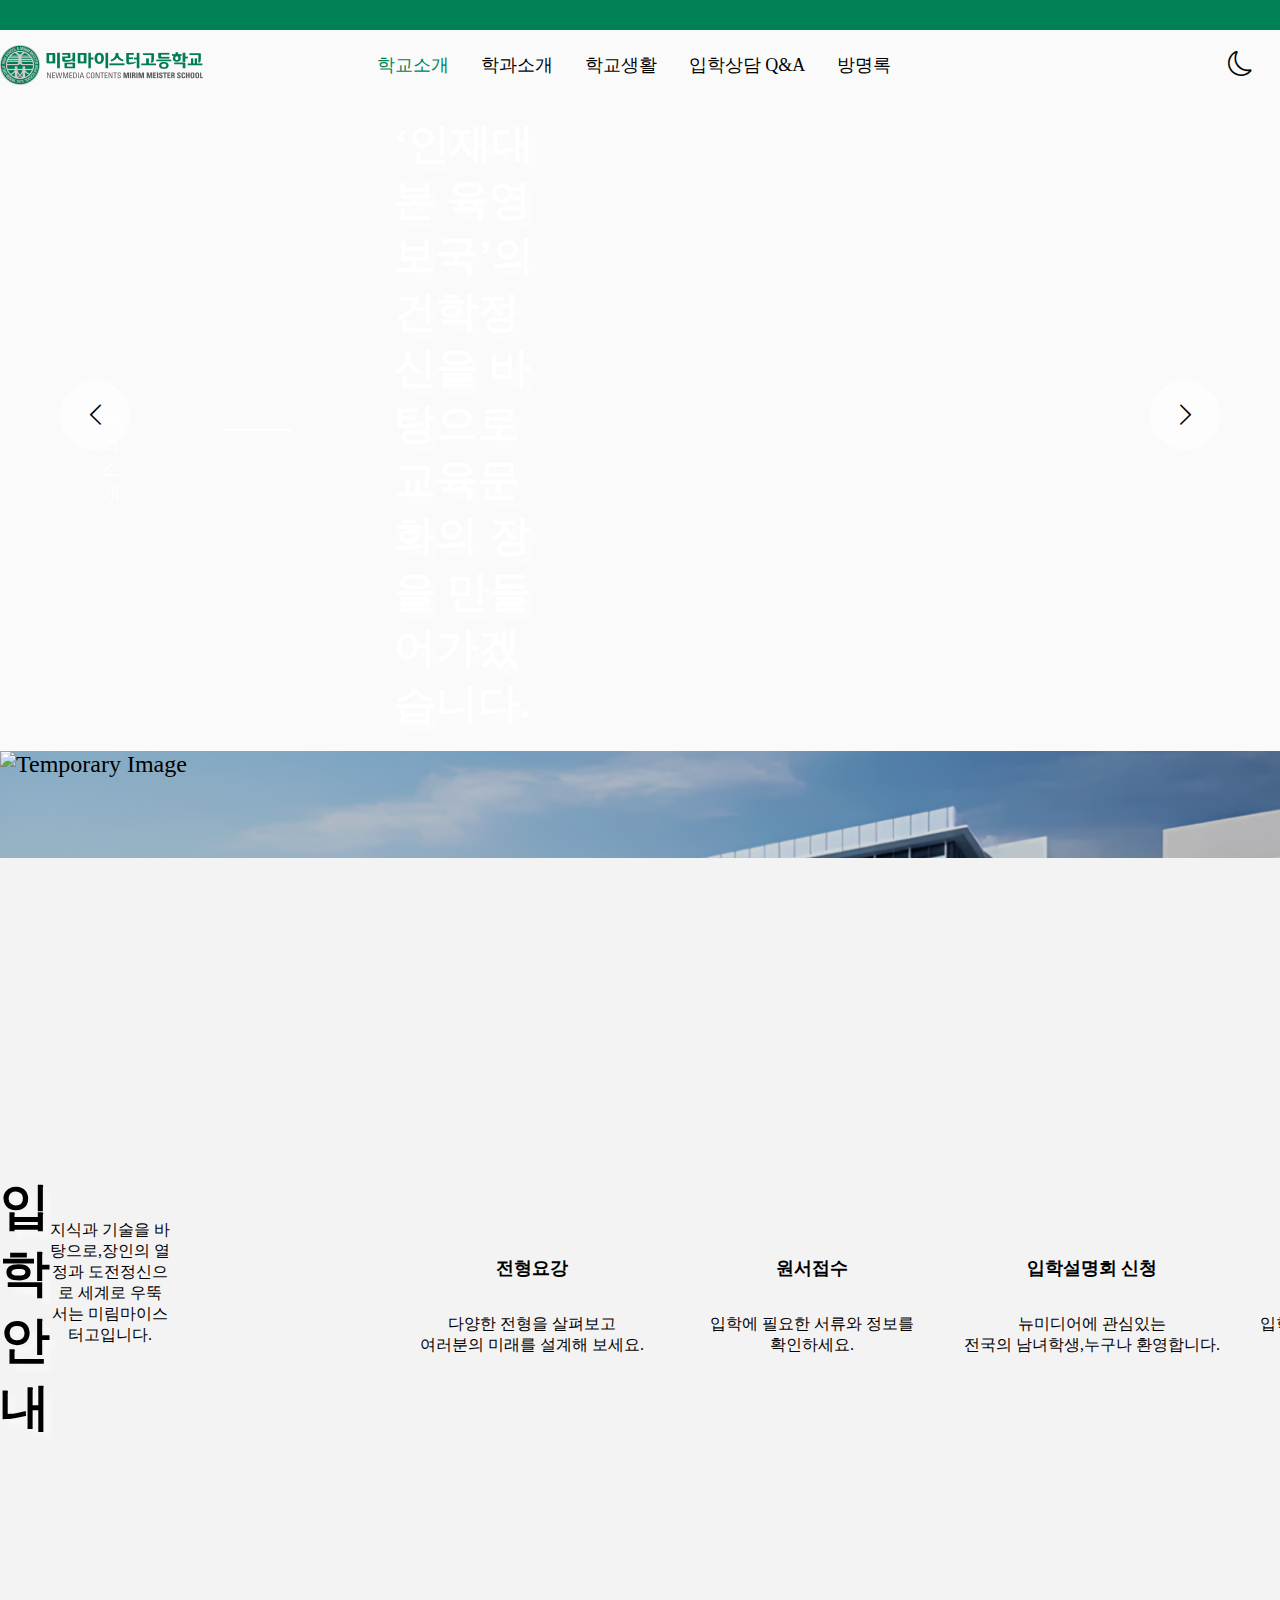
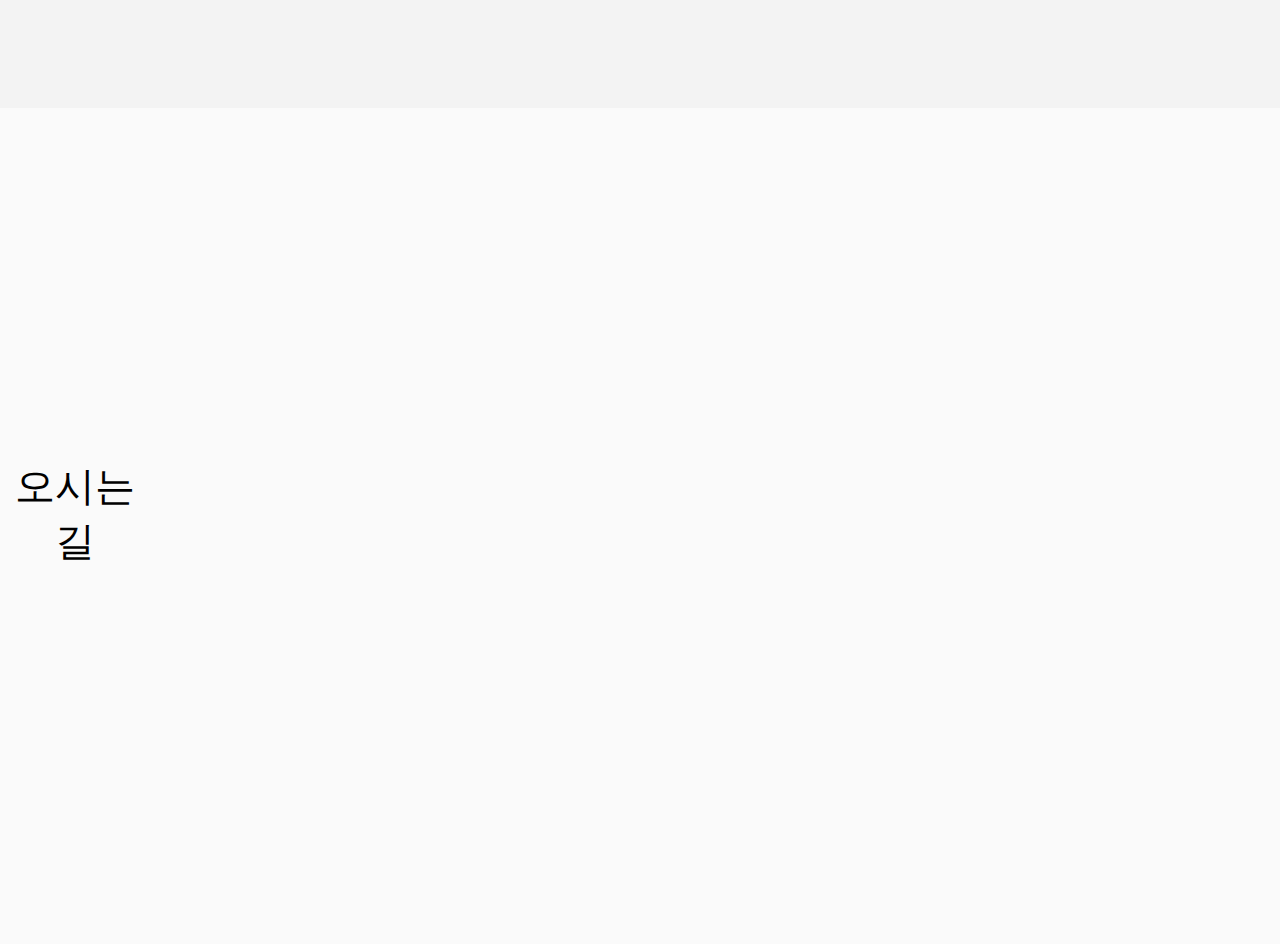
==== Mistory/index.html @ d181c841 "지도 추가" ====
<!DOCTYPE html>
<html lang="en" class="no-js">
<head>
    <meta charset="UTF-8">
    <meta name="viewport" content="width=device-width, initial-scale=1.0">
    <link rel="stylesheet" href="/Mistory/css/all.css">
    <link rel="stylesheet" href="/Mistory/css/index.css">
    <link rel="stylesheet" href="/Mistory/css/nav.css">
    <link rel="stylesheet" href="/Mistory/css/dark-mode.css">
    <link rel="stylesheet" href="https://cdn.jsdelivr.net/npm/slick-carousel@1.8.1/slick/slick.css">
    <link rel="stylesheet" href="https://cdn.jsdelivr.net/npm/slick-carousel@1.8.1/slick/slick-theme.css">
    <link rel="stylesheet" href="https://cdn.jsdelivr.net/npm/bootstrap-icons@1.7.1/font/bootstrap-icons.css">
    
    <title>미스토리</title>

    <style>
        .slide_item {
            width: 1320px;
            height: 651px;
            background-size: cover; 
            background-position: center; 
        }
        .slide_container .slide_item:nth-child(2) {
            background-image: url('./img/slideBackground.png'); /* 첫 번째 슬라이드 배경 이미지 */
        }

        .slide_container .slide_item:nth-child(3) {
            background-image: url('./img/slideBackground.png'); /* 두 번째 슬라이드 배경 이미지 */
        }
       
        .slide_container2 .slide_item:nth-child(2), .slide_container2 .slide_item:nth-child(3) {
            height: 821px; 
            width: 1320px;
        }

    </style>

</head>
<body>
    
    
    <header>
        <div class="header_top" style="height:30px; width: auto; background-color: #008156"></div>
        <div class="header_bottom" style="height:70px;">
            <img src="/Mistory/img/logo.png" alt="" style="width:203px; height:auto">
            <nav_menu>
                <ul class="nav_list">
                    <li><a href="index.html" style="color: #008156;">학교소개</a></li>
                    <li><a href="department.html">학과소개</a></li>
                    <li><a href="schoolLife.html">학교생활</a></li>
                    <li><a href="#">입학상담 Q&A</a></li>
                   <li><a href="#">방명록</a></li>
                </ul>
            </nav_menu>
            <div id="toggleDarkMode"><i class="bi bi-moon"></i></div>
            <!-- <i class="bi bi-moon-fill"></i> -->
            <a href="login.html"><i class="bi bi-box-arrow-in-right"></i></a>
        </div>
    </header>

    <div class="slide_container">
        <div class="slide_item">
            <p class="lesson">학과소개</p> <hr>
            <h1 style="font-size: 42px; color:#fff;">‘인재대본 육영보국’의 건학정신을 바탕으로 <br>
                교육문화의 장을 만들어가겠습니다.</h1>
            <p class="lesson S">뉴미디어<br>소프트웨어과</p>
            <button class="lesson_S_button">자세히보기</button>
            <div class="line"></div>
            <p class="lesson W">뉴미디어<br>웹솔루션과</p>
            <button class="lesson_W_button">자세히보기</button>
            <div class="line"></div>
            <p class="lesson D">뉴미디어<br>디자인과</p>
            <button class="lesson_D_button">자세히보기</button>
            <img class="scroll" src="./img/scroll.png" alt="">
        </div>
        <div class="slide_item">
            <div class="img">
                <p class="lesson">학과소개</p>
                <hr>
                <h1 style="font-size: 42px; color:#fff;">‘인재대본 육영보국’의 건학정신을 바탕으로 <br>
                    교육문화의 장을 만들어가겠습니다.</h1>
                <div class="temporary_image_container">
                    <img src="./img/손바닥.webp" alt="Temporary Image" class="temporary_image" id="temporary_image">
                </div>
            </div>
        </div>
        
    </div>

    

    <!-- 첫 번째 슬라이드의 이전/다음 버튼 -->
    <button class="previous_button"><i class="bi bi-chevron-left"></i></button>
    <button class="next_button"><i class="bi bi-chevron-right"></i></button>
        
    <div class="slide_container2">
        <div class="slide_item" style="background-color: #F3F3F3; height: 850px;">
            <h1 class="admissions" style="font-size:50px;">입학안내</h1>
            <p class="admissions_explanation" style="font-size: 16px;">지식과 기술을 바탕으로,장인의 열정과 도전정신으로 세계로 우뚝 서는 미림마이스터고입니다.</p>
            <img class="admissions_img" src="img/admissions_img.png" alt="">
            <div class="ellipse_container">
                <div class="ellipse 1">
                    <img src="img/Ellipse 1.png" alt="">
                    <p class="ellipse_title">전형요강</p>
                    <p class="ellipse_explanation">다양한 전형을 살펴보고 <br>
                        여러분의 미래를 설계해 보세요.</p>
                </div>
                <div class="ellipse 2">
                    <img src="img/Ellipse 2.png" alt="">
                    <p class="ellipse_title">원서접수</p>
                    <p class="ellipse_explanation">입학에 필요한 서류와 정보를 <br>
                        확인하세요.</p>
                </div>
                <div class="ellipse 3">
                    <img src="img/Ellipse 3.png" alt="">
                    <p class="ellipse_title">입학설명회 신청</p>
                    <p class="ellipse_explanation">뉴미디어에 관심있는 <br>
                        전국의 남녀학생,누구나 환영합니다.</p>
                </div>
                <div class="ellipse 4">
                    <img src="img/Ellipse 4.png" alt="">
                    <p class="ellipse_title">입학상담 Q&A</p>
                    <p class="ellipse_explanation">입학 관련 궁금한 점이 있으시면 <br>
                        질문해 주시기 바랍니다.</p>
                </div>
            </div>
        </div>
        <div class="slide_item" style="background-color: #FAFAFA;">
            <p style="text-align: center; font-size: 40px; margin: 0 0 10px 0;">오시는 길</p>
            <div id="map" style="width:100%;height:850px"></div>
        </div>
    </div>

    <script type="text/javascript" src="//dapi.kakao.com/v2/maps/sdk.js?appkey=20da09bdcb3b3b63cda9948b4166b0a4"></script>
    <script src="https://ajax.googleapis.com/ajax/libs/jquery/3.6.0/jquery.min.js"></script>
    <script src="https://cdn.jsdelivr.net/npm/slick-carousel@1.8.1/slick/slick.min.js"></script>
    <script src="/Mistory/js/dark-mood.js"></script>
    <script>
        // 화면 로딩
        $(function(){
            $('html').removeClass('no-js');
        });

        $(document).ready(function(){
            var mapContainer = document.getElementById('map'), // 지도를 표시할 div 
            mapOption = { 
                    center: new kakao.maps.LatLng(37.467, 126.9325), // 지도의 중심좌표
                    level: 2 // 지도의 확대 레벨
                };

            var map = new kakao.maps.Map(mapContainer, mapOption);

            var imageSrc = './img/marker.png', // 마커이미지의 주소    
                imageSize = new kakao.maps.Size(290, 69), // 마커이미지의 크기
                imageOption = {offset: new kakao.maps.Point(140, 69)}; // 마커의 좌표와 일치시킬 이미지 안에서의 좌표

            // 마커의 이미지정보를 가지고 있는 마커이미지를 생성
            var markerImage = new kakao.maps.MarkerImage(imageSrc, imageSize, imageOption),
                markerPosition = new kakao.maps.LatLng(37.46652, 126.93288); // 마커가 표시될 위치

            // 마커를 생성
            var marker = new kakao.maps.Marker({
                position: markerPosition,
                image: markerImage // 마커이미지 설정 
            });

            // 마커가 지도 위에 표시되도록 설정
            marker.setMap(map);  

            // 커스텀 오버레이에 표출될 내용
            var content = '<div class="customoverlay">' +
                '    <span class="title">Who</span>' +
                '</div>';

            // 커스텀 오버레이가 표시될 위치
            var position = new kakao.maps.LatLng(37.46652, 126.93288);  

            // 커스텀 오버레이를 생성
            var customOverlay = new kakao.maps.CustomOverlay({
                position: position,
                content: content,
                yAnchor: 1 
            });

            // 오버레이 초기 상태를 숨김으로 설정
            customOverlay.setMap(null);

            // 토글 상태를 저장할 변수
            var isOverlayVisible = false;

            // 마커 클릭 이벤트
            kakao.maps.event.addListener(marker, 'click', function() {
                if (isOverlayVisible) {
                    customOverlay.setMap(null);
                } else {
                    customOverlay.setMap(map);
                }
                isOverlayVisible = !isOverlayVisible;
            });

        // 다른 스크립트 초기화
        $('.slide_container').slick({
            dots: true,
            arrows: false,
            infinite: true,
            speed: 500,
            slidesToShow: 1,
            slidesToScroll: 1
        });

        $('.slide_container2').slick({
            dots: true,
            arrows: false,
            infinite: true,
            speed: 500,
            slidesToShow: 1,
            slidesToScroll: 1
        });

        // 슬라이드 이미지 표시 관련 코드
        function showTemporaryImage() {
            var currentSlide = $('.slide_container').slick('slickCurrentSlide');
            if (currentSlide === 1) { // 두 번째 슬라이드일 때
                setTimeout(function() {
                    $('#temporary_image').fadeIn(10, function() {
                        setTimeout(function() {
                            $('#temporary_image').fadeOut(50);
                        }, 500); // 1초 후 이미지 숨기기
                    });
                }, 2000); // 2초 후 이미지 표시
            }
        }

        function resetTemporaryImage() {
            $('#temporary_image').hide();
        }

        // 슬라이드 변경 시 호출되는 이벤트 핸들러
        $('.slide_container').on('beforeChange', function(event, slick, currentSlide, nextSlide) {
            resetTemporaryImage();
        });

        // 첫 번째 슬라이드 이전/다음 버튼
        $('.previous_button').click(function() {
            $('.slide_container').slick('slickPrev');
            $('.slide_container2').slick('slickPrev');
            showTemporaryImage();
        });

        $('.next_button').click(function() {
            $('.slide_container').slick('slickNext');
            $('.slide_container2').slick('slickNext');
            showTemporaryImage();
        });
    });
    </script>
    <hr style="color:#BBBBBB; margin: 250px auto 0; width: 1320px;">

    <footer style="padding: 20px 0; background-color: none;">
        <div class="footer-content" style="max-width: 1320px; margin: 0 auto; display: flex; justify-content: space-between; align-items: center;">
            <img src="./img/footer_logo.png" alt="" style="width: 91px; height: 76px; margin-right: 20px;">
            <div class="footer-info" style="flex: 1; min-width: 250px; padding: 10px;">
                <div class="footer-top" style="display: flex; gap: 15px; margin-bottom: 10px; font-size: 13px;">
                    <h3 style="margin: 0;">개인정보보호방침</h3>|<h3 style="margin: 0;">학교정보공개</h3>|<h3 style="margin: 0;">배너모음</h3>
                </div>
                <p style="font-size: 14px; margin-bottom: 8px; margin-top: 0; color: #565555;">(08821) 서울시 관악구 호암로 546 (신림동)</p>
                <div class="footer-middle" style="display: flex; font-size: 14px; margin-bottom: 16px; color: #565555;">
                    <p style="margin: 0;"><strong>교무실</strong> 02-872-4071 (Fax 02-887-0856)</p><span style="margin-left: 5px; margin-right: 5px;">|</span><p style="margin: 0;"><strong>개발채용</strong> 070-5099-8306</p><span style="margin-left: 5px; margin-right: 5px;">|</span><p style="margin: 0;"><strong>디자인채용</strong> 070-5099-8315</p><span style="margin-left: 5px; margin-right: 5px;">|</span><p style="margin: 0;"><strong>취업지원부</strong> 02-888-8350(Fax 02-875-2092)</p><span style="margin-left: 5px; margin-right: 5px;">|</span><p style="margin: 0;"><strong>행정실</strong>  02-886-1812(Fax 02-878-2188)</p>
                </div>                
                <div class="footer-bottom" style="display: flex; gap: 15px; font-weight: bold; font-size: 15px; color: #565555;">
                    <p style="margin: 0;">546Hoam-ro,Gwank-gu, Seoul,08821 Korea</p>
                    <p style="margin: 0;">MIRIM MEISTER SCHOOL</p>
                </div>
            </div>
        </div>
    </footer>
</body>
</html>
---- Mistory/css/all.css ----
html, body{
    margin: 0;
    padding: 0;
    background-color: #FAFAFA;
    box-sizing: border-box;
}
---- Mistory/css/index.css ----
hr{
  color: #fff;
  border-style: solid;
  font-size: 1px;
}

.no-js { 
  display:none; 
}

.slide_container, .slide_container2 {
  width: 1320px;
  height: 651px;
  margin: auto;
  position: relative;
  z-index: 3;
}

.slide_item {
  width: 1320px;
  height: 651px;
  display: flex;
  justify-content: center;
  align-items: center;
  font-size: 24px;
  position: relative;
  z-index: 3;
}

.slide_item:nth-child(2),.slide_item:nth-child(3) {
  background-color: #D9D9D9;
}

.previous_button,
.next_button {
  position: absolute;
  top: 283px;
  transform: translateY(-50%); 
  width: 50px;
  height: 50px;
  color: black;
  font-size: 18px;
  border: none;
  border-radius: 50%;
  cursor: pointer;
}

.previous_button {
  left: 180px; 
}

.next_button {
  right: 180px; 
}
.slick-dots li.slick-active button:before {
  opacity: .175;
  color: #008156 !important;
}
.lesson{
  margin-left: 102px;
  margin-top: 80px;
  font-size: 18px;
  color: #fff;
}
.slide_item>hr, .slide_item>.img>hr {
  margin-left: 102px;
  margin-top: 9px;
  width: 336px;
}
.slide_item>h1, .slide_item>.img>h1{
  margin-left: 102px;
  margin-top: 25px;
  text-shadow: 7px 7px 5px rgba(255, 255, 255, 0.5);
}

.S, .W, .D, .line,button {
  display: inline-block;
  vertical-align: top;
  margin-top: 132px;
  text-align: center;
}
.S{
  margin-left: 807px;
  margin-right: 21px;
}
.W{
margin-left: 30px;
margin-right: 28px;
}
.D{
  margin-left: 37px;
}
.line{
  border:1px solid #878787;
  height: 201px;
  margin-top: 81px;
  
}
.slick-dots li button:before {
  margin-top: 100px !important;
  left: 50% !important;
  width: 45px !important; /*dost 위치*/
}
.slick-dots{
  height: 100px !important;
  z-index: -1;
}
.S, .W, .D, .line {
  display: inline-block;
  vertical-align: top;
  text-align: center;
}

.W {
  margin: 132px 0px 0px 25px;
}

.D {
  margin-left: 25px;
}

.line {
  border: 1px solid #878787;
  height: 201px;
  margin-top: 81px;
  margin-left: 25px;
}

.lesson_S_button, .lesson_W_button, .lesson_D_button {
  display: inline-block;
  margin-top: 201px;
  margin-left: -128px;
  width: 92px; height: 40px;
  background-color: #028156;
  color: #fff;
  border: none;
}
.lesson_W_button{
  margin-left: -100px;
  background-color: #EFB11D;
}
.lesson_D_button{
  margin-left: -87px;
  background-color: #E7477E;
}

.previous_button,
.next_button {
    position: absolute;
    transform: translateY(-50%);
    width: 70px;
    height: 70px;
    color: black;
    font-size: 25px;
    border: none;
    border-radius: 50%;
    cursor: pointer;
    z-index: 999; 
    background-color: rgba(255, 255, 255, 0.5);
}

.previous_button {
    left: 60px;
}

.next_button {
    right: 60px;
}

.slide_container2{
  margin-top: 107px;
  margin-bottom: 80px;
}
.admissions{
  margin: 60px 0px 13px 0px !important;
  text-align: center;
}
.admissions_explanation{
  text-align: center;
}
.admissions_img{
  margin-left: 112px;
  margin-top: 13px;
}
.previous_button2 {
  position: absolute;
  left: 60px;
  top: 1150px;
  transform: translateY(-50%);
  width: 70px;
  height: 70px;
  color: black;
  font-size: 25px;
  border: none;
  border-radius: 50%;
  cursor: pointer;
  z-index: 999; 
  background-color: #fff;
  box-shadow: 4px 0px 4px rgba(0,0,0,0.2);
}
.next_button2 {
  position: absolute;
  right: 60px;
  top: 1150px;
  transform: translateY(-50%);
  width: 70px;
  height: 70px;
  color: black;
  font-size: 25px;
  border: none;
  border-radius: 50%;
  cursor: pointer;
  z-index: 999;
  background-color: #fff;
  box-shadow: -4px 0px 4px rgba(0,0,0,0.2);
}

.i{
  width: 25px;
  height: 12.5px;
}

.ellipse_container{
  display: flex;
  align-items: center;
  width: 918px;
  margin-left: 120px;
  margin-top: 28px;
  
}
.slide_container2 .slick-dots {
  display: none !important;
}
.ellipse_title{
  font-size: 18px;
  margin-top: 17px;
  font-weight: bolder;
}
.ellipse_explanation{
  font-size: 16px;
  width: 260px;
}
.ellipse {
  display: flex;
  flex-direction: column;
  align-items: center;
  justify-content: center;
  text-align: center;
  margin-top: 17px; 
  margin-right: 20px;
}
.scroll{
  position: absolute;
  left: 50%;
  margin-top: 0px;
  animation: scrollAnimation 0.7s infinite alternate;
}
@keyframes scrollAnimation {
  0% {
    transform: translateY(0); /* 초기 위치 */
  }
  100% {
    transform: translateY(30px); /* 원하는 스크롤 양 */
  }
}
      
.footer-links h3 {
  margin: 0;
  font-size: 16px;
}
.temporary_image_container {
  display: flex;
  justify-content: center;
  align-items: center;
  width: 100%;
  height: 100%;
  position: absolute;
  top: 0;
  left: 0;
}

.temporary_image {
  width: 100%;
  height: 100%;
  object-fit: cover; /* 이미지가 컨테이너에 꽉 차게 */
}

.slide_container2 .slide_item {
  display: flex;
  justify-content: center;
  align-items: center;
  position: relative;
  background-color: #D9D9D9;
  height: 821px;
  width: 1320px;
}

.slide_container2 .slide_item .img {
  display: flex;
  justify-content: center;
  align-items: center;
  position: relative;
  width: 100%;
  height: 100%;
}

.customoverlay{
  width: 100px;
  margin-bottom: 60px;
  text-align: center;
  color: rgba(0,0,0,0.4);
}
---- Mistory/css/nav.css ----
.header_bottom {
    display: flex;
    align-items: center;
    width: 1320px;
    margin: auto;
}
nav_menu{
   margin: auto; /*메뉴를 가운데 정렬*/
}
.nav_list {
    list-style: none;
    display: flex;
    /* column-gap: 20px; */
    text-align: center;
}
a {
    text-decoration: none;
    outline: none;
    margin: 23px 16px 23px 16px;
    font-size: 18px;
    color: #000;
}
.header_bottom>img{
    position: absolute; /*메뉴 가운데 정렬시 로고 이미지를 무시*/
}

.bi-moon{
    margin-right: 10px;
}

.bi-moon,
.bi-box-arrow-in-right{
    font-size: 25px;
    color: #000;
}
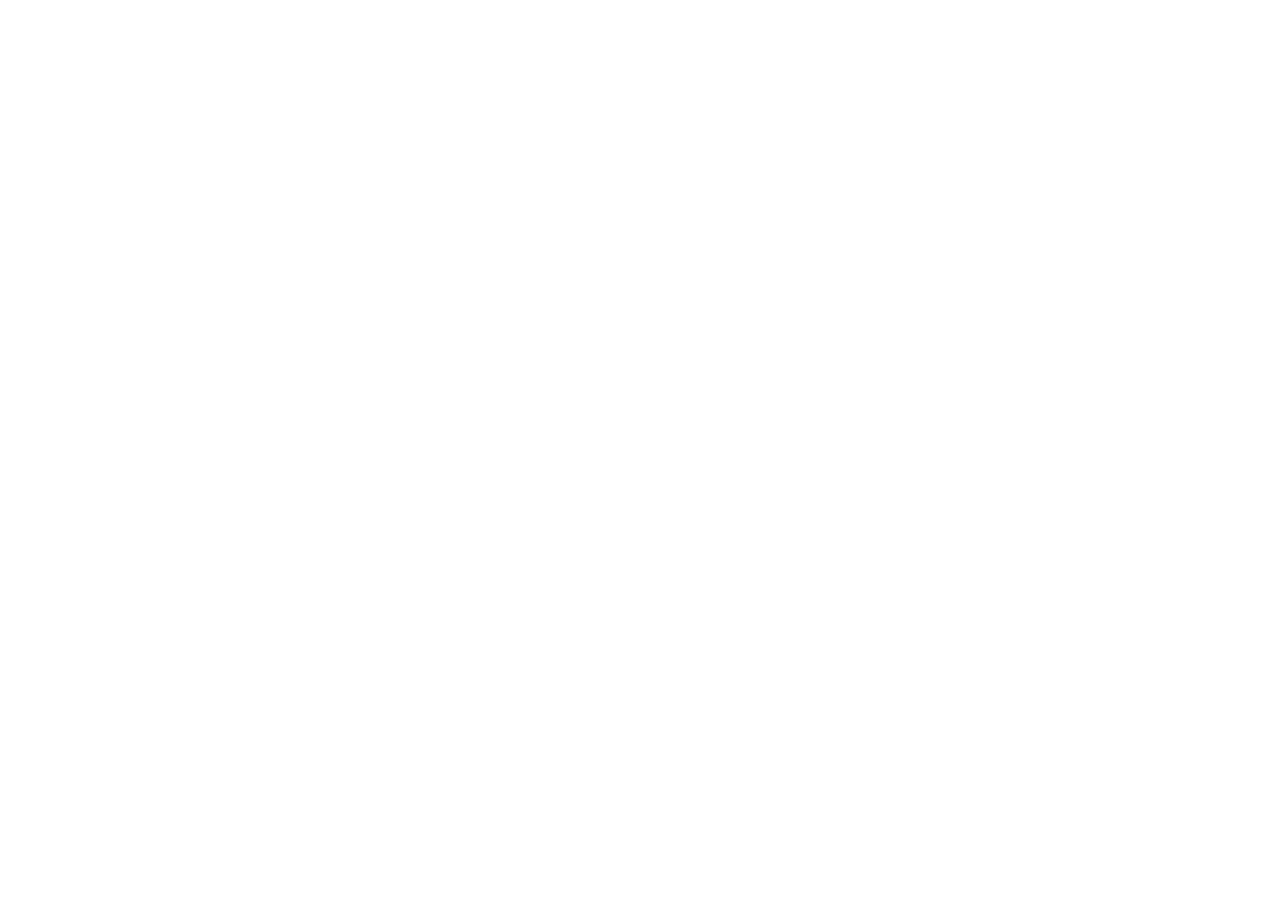
==== commit a772b506: "충돌 에러 수정" ====
--- a/Mistory/index.html
+++ b/Mistory/index.html
@@ -48,7 +48,7 @@
                     <li><a href="index.html" style="color: #008156;">학교소개</a></li>
                     <li><a href="department.html">학과소개</a></li>
                     <li><a href="schoolLife.html">학교생활</a></li>
-                    <li><a href="#">입학상담 Q&A</a></li>
+                    <li><a href="schoolQ&A.html">입학상담 Q&A</a></li>
                    <li><a href="#">방명록</a></li>
                 </ul>
             </nav_menu>
@@ -130,6 +130,8 @@
             <div id="map" style="width:100%;height:850px"></div>
         </div>
     </div>
+    <button class="previous_button2"><i class="bi bi-chevron-left"></i></button>
+    <button class="next_button2"><i class="bi bi-chevron-right"></i></button>
 
     <script type="text/javascript" src="//dapi.kakao.com/v2/maps/sdk.js?appkey=20da09bdcb3b3b63cda9948b4166b0a4"></script>
     <script src="https://ajax.googleapis.com/ajax/libs/jquery/3.6.0/jquery.min.js"></script>
@@ -198,6 +200,7 @@
                 isOverlayVisible = !isOverlayVisible;
             });
 
+<<<<<<< HEAD
         // 다른 스크립트 초기화
         $('.slide_container').slick({
             dots: true,
@@ -206,6 +209,28 @@
             speed: 500,
             slidesToShow: 1,
             slidesToScroll: 1
+=======
+            // 첫 번째 슬라이드 이전/다음 버튼
+            $('.previous_button').click(function() {
+                $('.slide_container').slick('slickPrev');
+                showTemporaryImage();
+            });
+
+            $('.next_button').click(function() {
+                $('.slide_container').slick('slickNext');
+                showTemporaryImage();
+            });
+            
+            // 두 번째 슬라이드 이전/다음 버튼
+            $('.previous_button2').click(function() {
+                $('.slide_container2').slick('slickPrev');
+            });
+
+            $('.next_button2').click(function() {
+                $('.slide_container2').slick('slickNext');
+            });
+
+>>>>>>> a2249b11ab340c0be49a0911be8451b68b86ac2a
         });
 
         $('.slide_container2').slick({
--- a/Mistory/css/index.css
+++ b/Mistory/css/index.css
@@ -70,7 +70,6 @@
 .slide_item>h1, .slide_item>.img>h1{
   margin-left: 102px;
   margin-top: 25px;
-  text-shadow: 7px 7px 5px rgba(255, 255, 255, 0.5);
 }
 
 .S, .W, .D, .line,button {
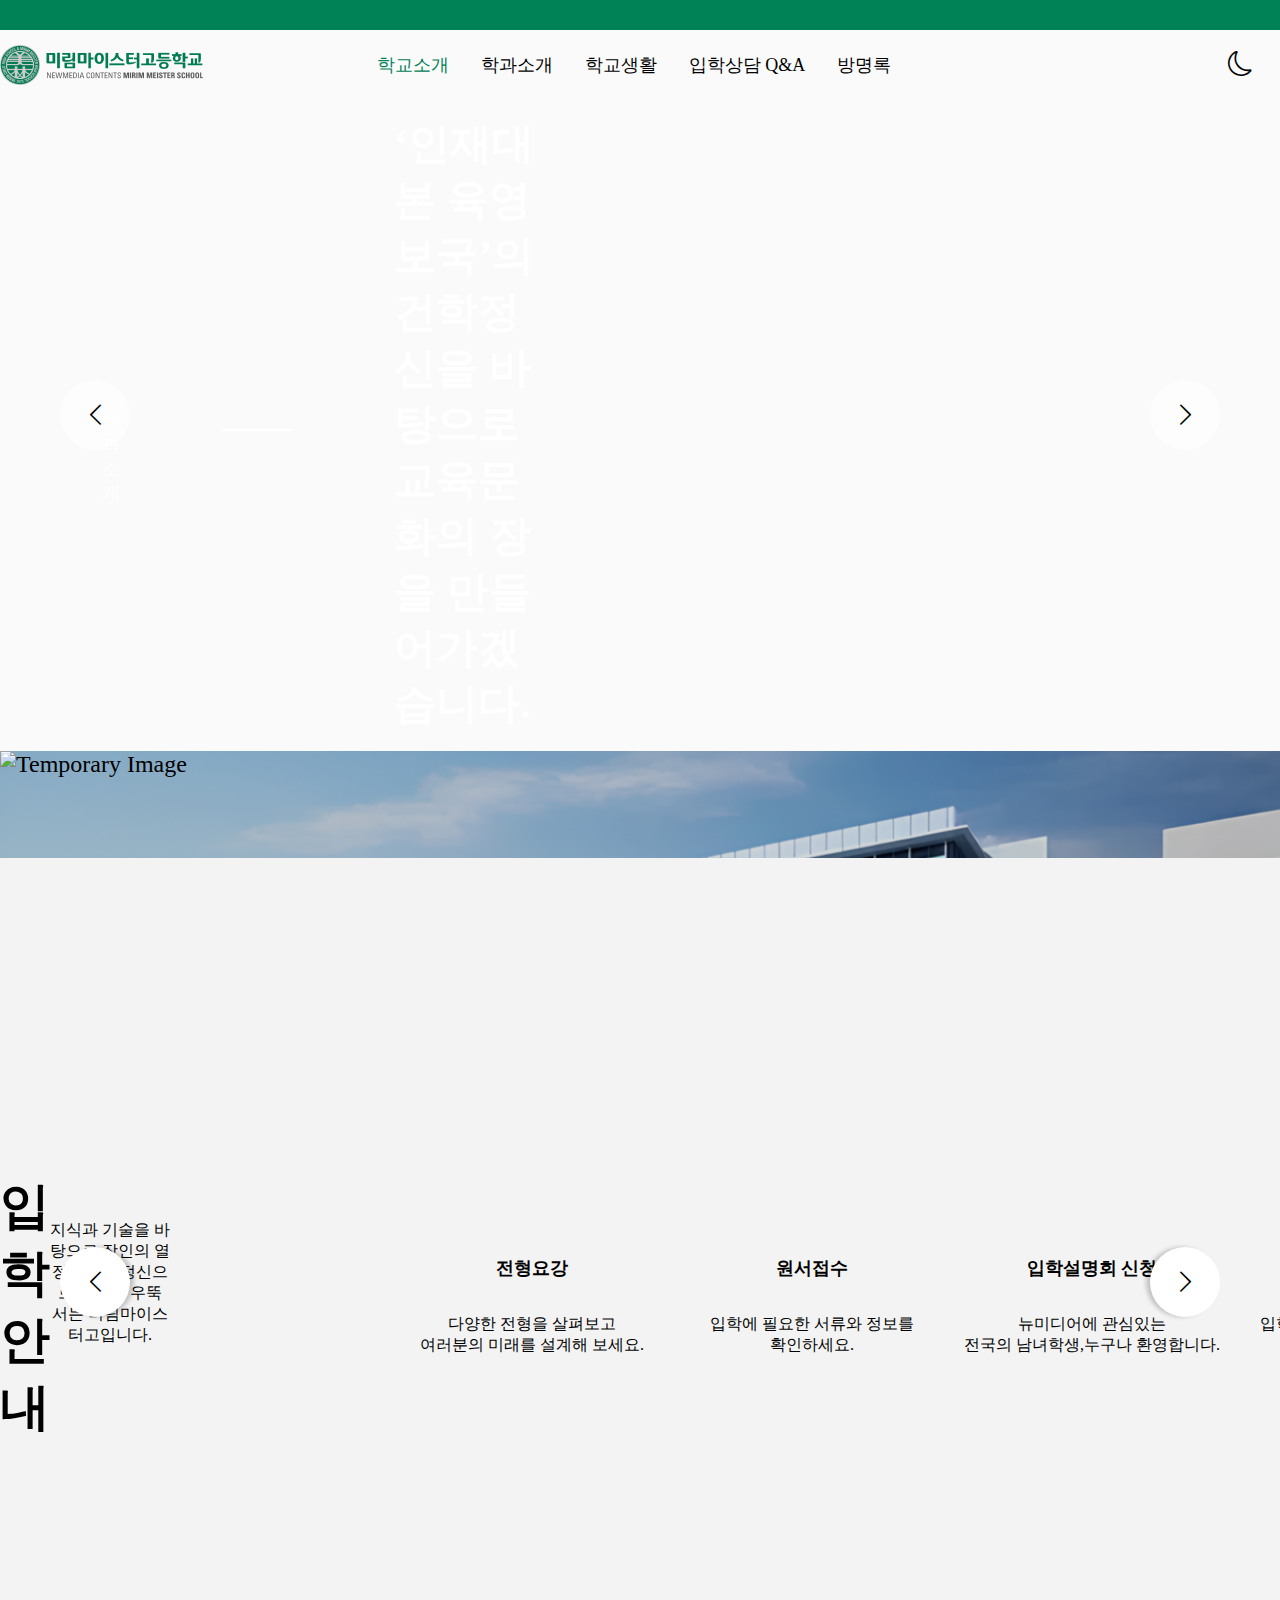
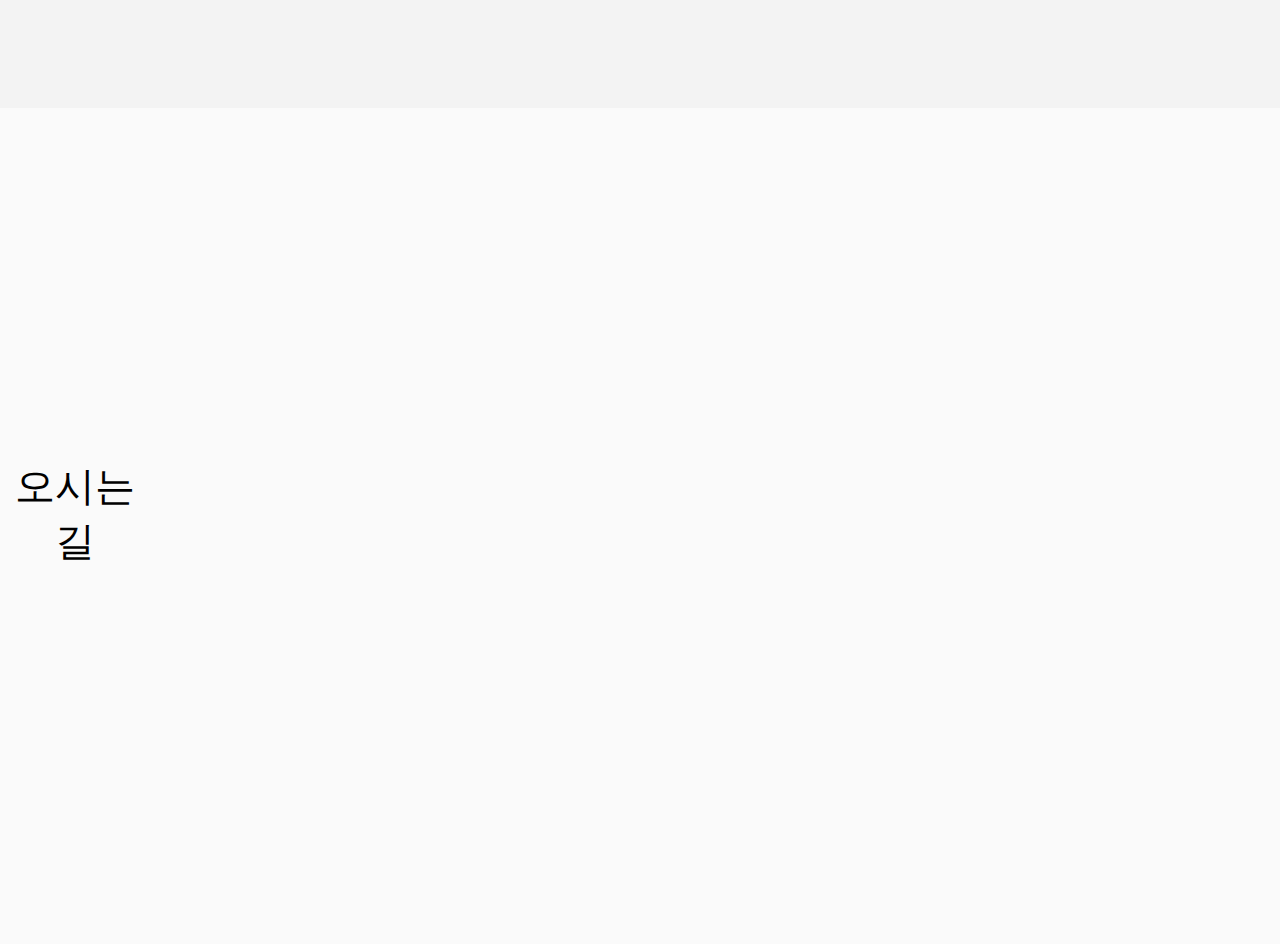
==== commit 942a65ad: "js 코드 수정" ====
--- a/Mistory/index.html
+++ b/Mistory/index.html
@@ -200,16 +200,46 @@
                 isOverlayVisible = !isOverlayVisible;
             });
 
-<<<<<<< HEAD
-        // 다른 스크립트 초기화
-        $('.slide_container').slick({
-            dots: true,
-            arrows: false,
-            infinite: true,
-            speed: 500,
-            slidesToShow: 1,
-            slidesToScroll: 1
-=======
+            $('.slide_container').slick({
+                dots: true,
+                arrows: false,
+                infinite: true,
+                speed: 500,
+                slidesToShow: 1,
+                slidesToScroll: 1
+            });
+
+            $('.slide_container2').slick({
+                dots: true,
+                arrows: false,
+                infinite: true,
+                speed: 500,
+                slidesToShow: 1,
+                slidesToScroll: 1
+            });
+
+            function showTemporaryImage() {
+                var currentSlide = $('.slide_container').slick('slickCurrentSlide');
+                if (currentSlide === 1) { // 두 번째 슬라이드일 때
+                    setTimeout(function() {
+                        $('#temporary_image').fadeIn(10, function() {
+                            setTimeout(function() {
+                                $('#temporary_image').fadeOut(50);
+                            }, 500); // 1초 후 이미지 숨기기
+                        });
+                    }, 2000); // 2초 후 이미지 표시
+                }
+            }
+
+            function resetTemporaryImage() {
+                $('#temporary_image').hide();
+            }
+
+            // 슬라이드 변경 시 호출되는 이벤트 핸들러
+            $('.slide_container').on('beforeChange', function(event, slick, currentSlide, nextSlide) {
+                resetTemporaryImage();
+            });
+
             // 첫 번째 슬라이드 이전/다음 버튼
             $('.previous_button').click(function() {
                 $('.slide_container').slick('slickPrev');
@@ -230,53 +260,6 @@
                 $('.slide_container2').slick('slickNext');
             });
 
->>>>>>> a2249b11ab340c0be49a0911be8451b68b86ac2a
-        });
-
-        $('.slide_container2').slick({
-            dots: true,
-            arrows: false,
-            infinite: true,
-            speed: 500,
-            slidesToShow: 1,
-            slidesToScroll: 1
-        });
-
-        // 슬라이드 이미지 표시 관련 코드
-        function showTemporaryImage() {
-            var currentSlide = $('.slide_container').slick('slickCurrentSlide');
-            if (currentSlide === 1) { // 두 번째 슬라이드일 때
-                setTimeout(function() {
-                    $('#temporary_image').fadeIn(10, function() {
-                        setTimeout(function() {
-                            $('#temporary_image').fadeOut(50);
-                        }, 500); // 1초 후 이미지 숨기기
-                    });
-                }, 2000); // 2초 후 이미지 표시
-            }
-        }
-
-        function resetTemporaryImage() {
-            $('#temporary_image').hide();
-        }
-
-        // 슬라이드 변경 시 호출되는 이벤트 핸들러
-        $('.slide_container').on('beforeChange', function(event, slick, currentSlide, nextSlide) {
-            resetTemporaryImage();
-        });
-
-        // 첫 번째 슬라이드 이전/다음 버튼
-        $('.previous_button').click(function() {
-            $('.slide_container').slick('slickPrev');
-            $('.slide_container2').slick('slickPrev');
-            showTemporaryImage();
-        });
-
-        $('.next_button').click(function() {
-            $('.slide_container').slick('slickNext');
-            $('.slide_container2').slick('slickNext');
-            showTemporaryImage();
-        });
     });
     </script>
     <hr style="color:#BBBBBB; margin: 250px auto 0; width: 1320px;">
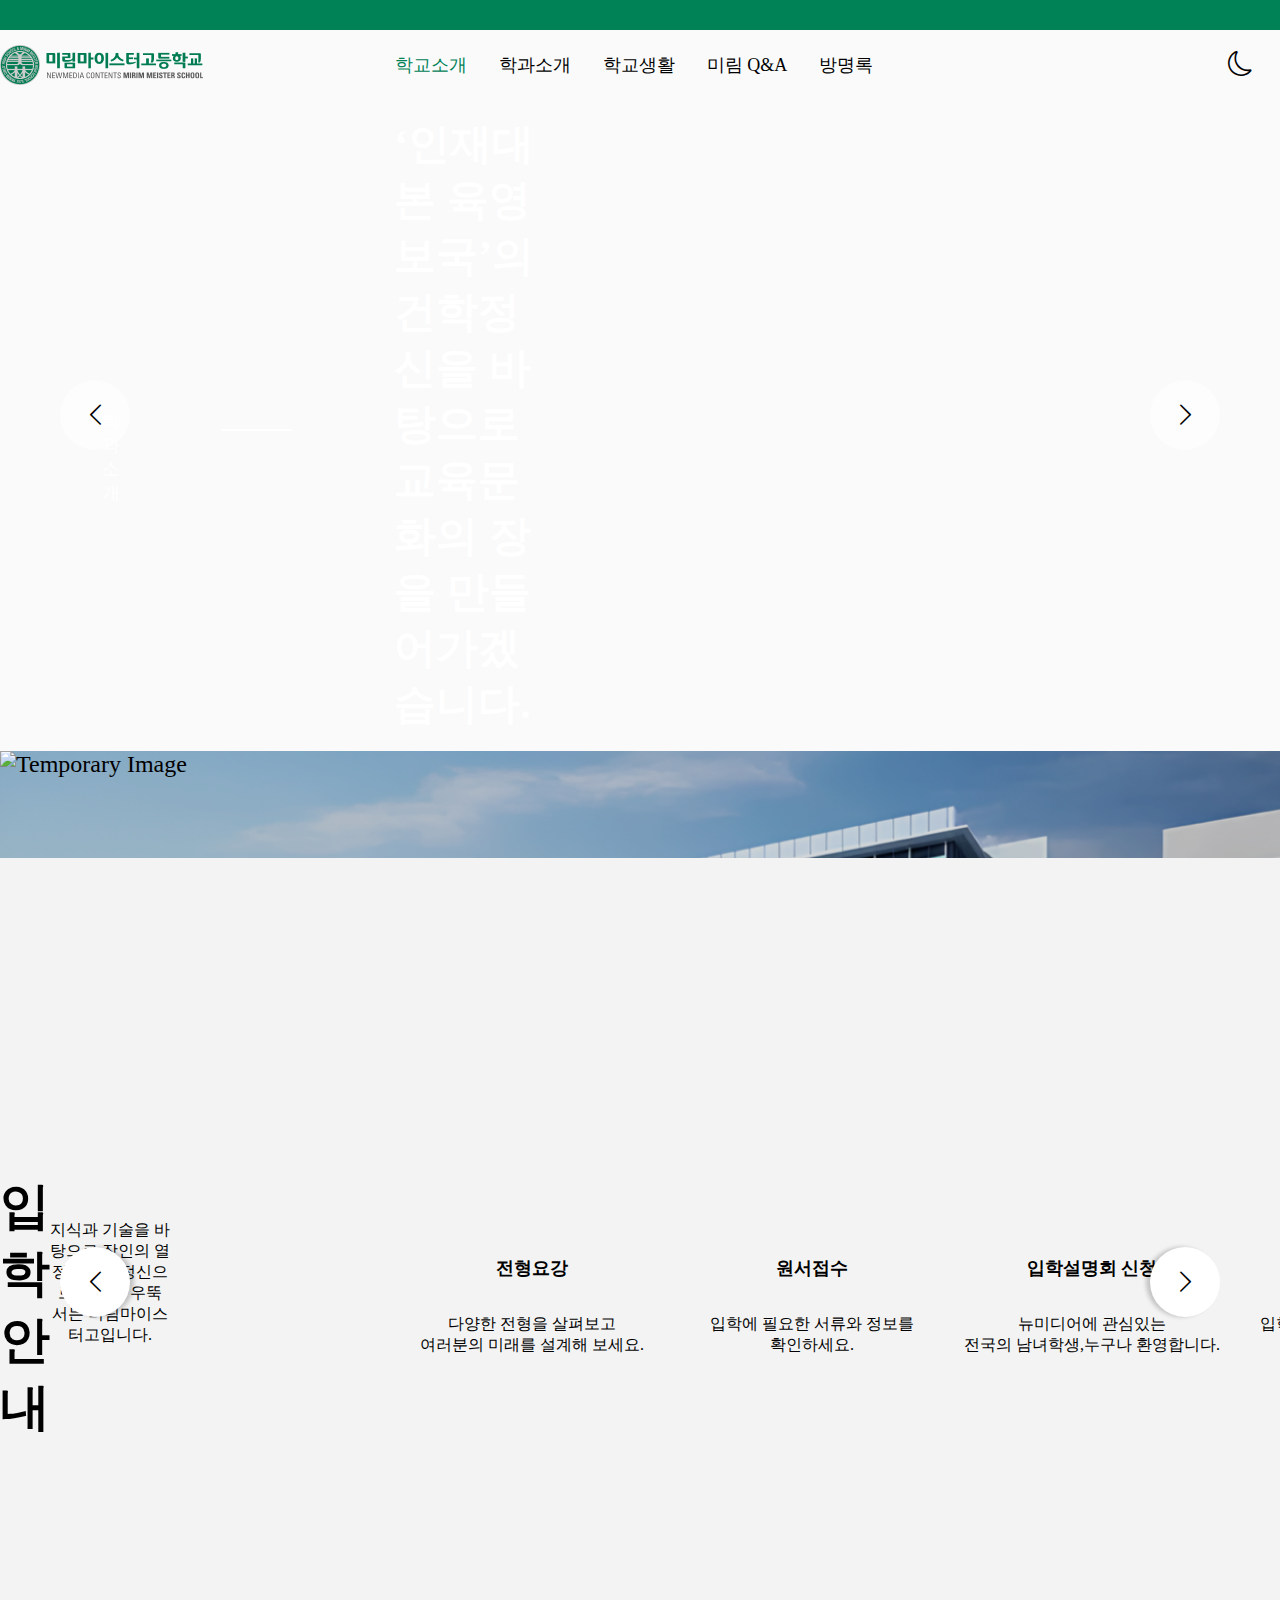
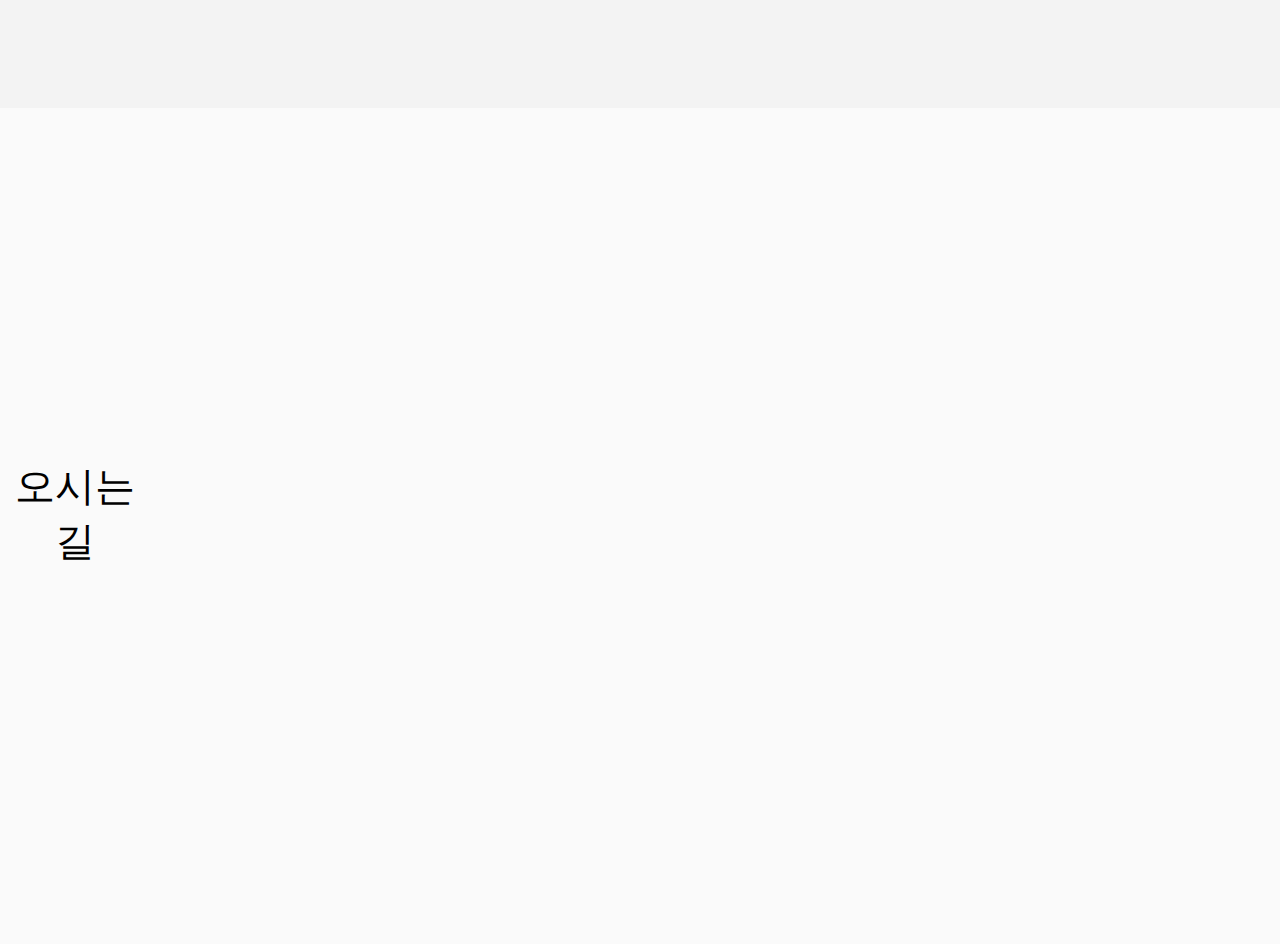
==== commit 1ba218c2: "미림 Q&A 타이틀 변경" ====
--- a/Mistory/index.html
+++ b/Mistory/index.html
@@ -48,7 +48,7 @@
                     <li><a href="index.html" style="color: #008156;">학교소개</a></li>
                     <li><a href="department.html">학과소개</a></li>
                     <li><a href="schoolLife.html">학교생활</a></li>
-                    <li><a href="schoolQ&A.html">입학상담 Q&A</a></li>
+                    <li><a href="schoolQ&A.html">미림 Q&A</a></li>
                    <li><a href="#">방명록</a></li>
                 </ul>
             </nav_menu>
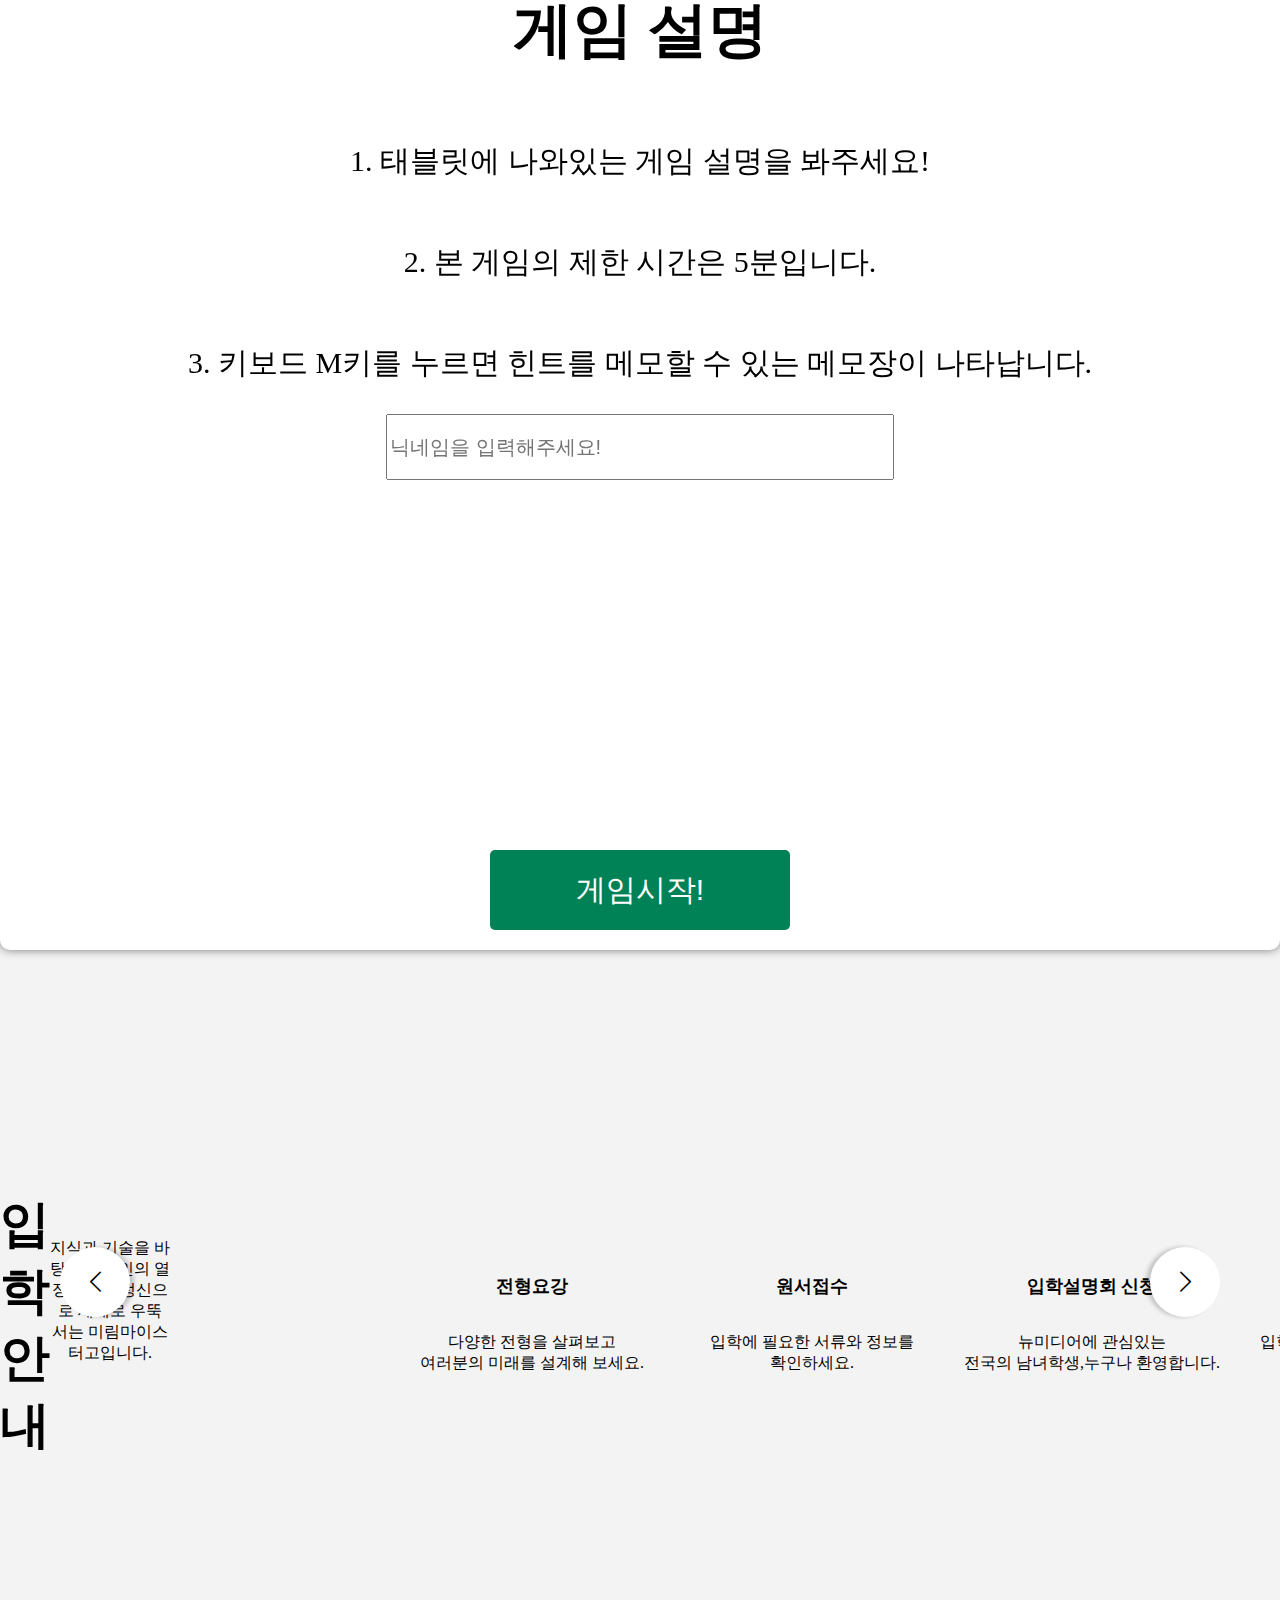
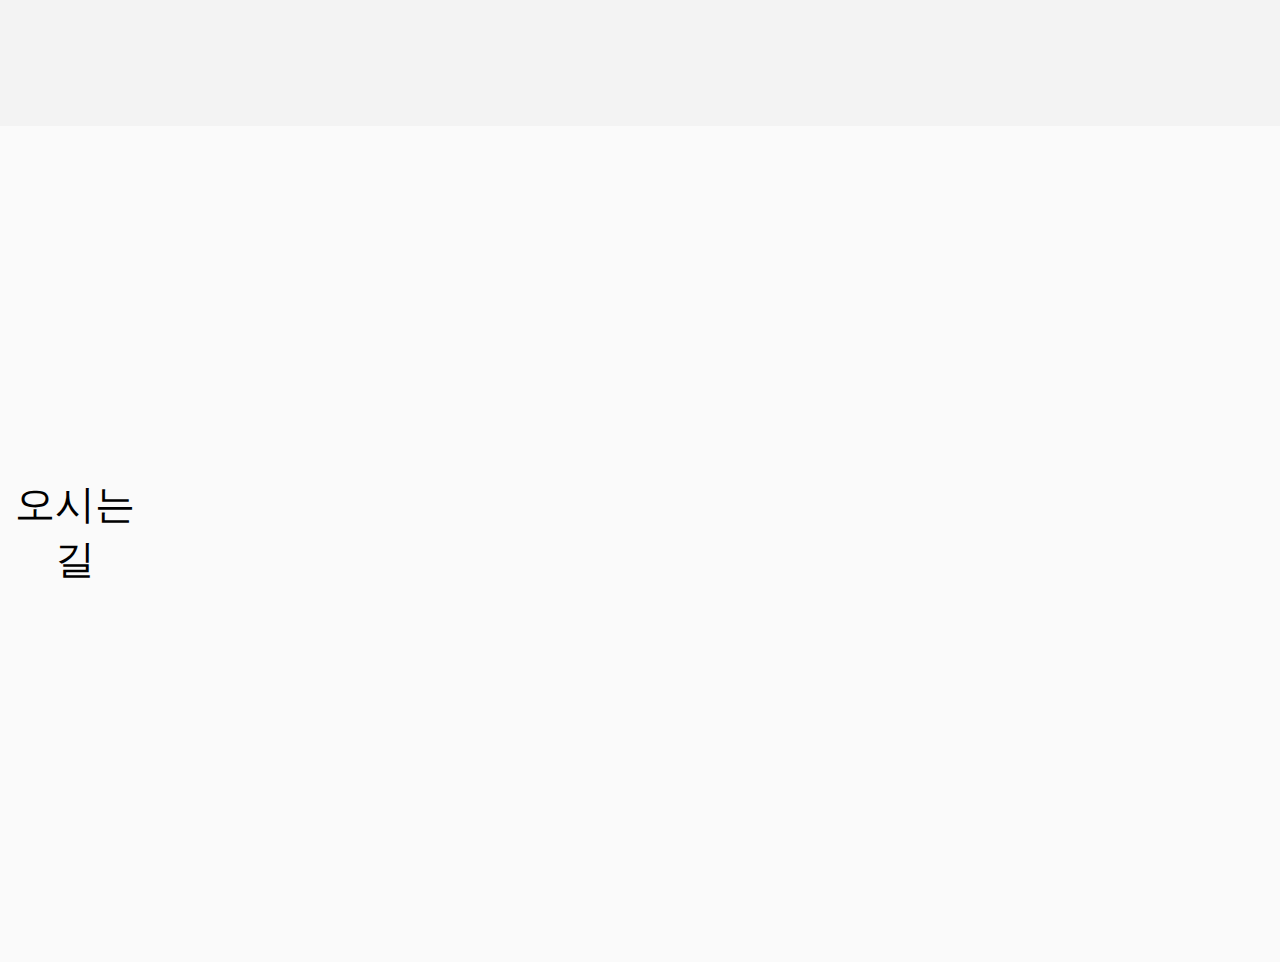
==== commit 2bac2c1d: "게임 초기화 설정, 게시글 불러오기 수정" ====
--- a/Mistory/index.html
+++ b/Mistory/index.html
@@ -6,6 +6,7 @@
     <link rel="stylesheet" href="/Mistory/css/all.css">
     <link rel="stylesheet" href="/Mistory/css/index.css">
     <link rel="stylesheet" href="/Mistory/css/nav.css">
+    <link rel="stylesheet" href="/Mistory/css/notepad.css">
     <link rel="stylesheet" href="/Mistory/css/dark-mode.css">
     <link rel="stylesheet" href="https://cdn.jsdelivr.net/npm/slick-carousel@1.8.1/slick/slick.css">
     <link rel="stylesheet" href="https://cdn.jsdelivr.net/npm/slick-carousel@1.8.1/slick/slick-theme.css">
@@ -25,7 +26,7 @@
         }
 
         .slide_container .slide_item:nth-child(3) {
-            background-image: url('./img/slideBackground.png'); /* 두 번째 슬라이드 배경 이미지 */
+            background-image: url('./img/정원.jpg'); /* 두 번째 슬라이드 배경 이미지 */
         }
        
         .slide_container2 .slide_item:nth-child(2), .slide_container2 .slide_item:nth-child(3) {
@@ -33,28 +34,105 @@
             width: 1320px;
         }
 
+        .overlay {
+            position: fixed;
+            top: 0;
+            left: 0;
+            width: 100%;
+            height: 100%;
+            background-color: rgba(0, 0, 0, 0.5);
+            z-index: 1000;
+            display: flex;
+            justify-content: center;
+            align-items: center;
+        }
+        .clickable-div {
+            position: relative;
+            z-index: 1010; 
+            background-color: white;
+            width: 1320px;
+            height: 1000px;
+            border-radius: 10px;
+            box-shadow: 0 0 10px rgba(0,0,0,0.5);
+            display: flex;
+            flex-direction: column;
+            font-size: 30px;
+            align-items: center;
+        }
+
+        .nickname{
+            width: 500px;
+            height: 60px;
+            font-size: 20px;
+        }
+
+        .close-button {
+            position: absolute;
+            bottom: 20px;
+            background-color: #008156;
+            color: white;
+            border: none;
+            width: 300px;
+            height: 80px;
+            cursor: pointer;
+            border-radius: 5px;
+            font-size: 30px;
+        }
+
     </style>
-
 </head>
 <body>
-    
-    
+    <!-- 메모장 -->
+    <div id="memoContainer" class="memo-container">
+        <textarea id="memoTextarea" class="memo-textarea" placeholder="메모를 작성하세요..."></textarea>
+        <button id="closeMemoBtn" class="close-memo-btn">닫기</button>
+    </div>
+
+    <div class="overlay" id="overlay">
+        <div class="clickable-div">
+
+            <h1>게임 설명</h1>
+
+            <p>1. 태블릿에 나와있는 게임 설명을 봐주세요!</p>
+
+            <p>2. 본 게임의 제한 시간은 5분입니다. </p>
+
+            <p>3. 키보드 M키를 누르면 힌트를 메모할 수 있는 메모장이 나타납니다.</p>
+
+            <input type="text" class="nickname" placeholder="닉네임을 입력해주세요!" >
+
+            <button class="close-button" onclick="closeOverlay()">게임시작!</button>
+        </div>
+    </div>
+
+    <div class="timer" id="timer">05:00</div>
+    <!-- <script src="/Mistory/js/timer.js"></script> -->
+
+    
+    <script src="https://ajax.googleapis.com/ajax/libs/jquery/3.6.0/jquery.min.js"></script>
+    <script src="./js/notepad.js"></script>
+    
+    <!-- 헤더 -->
     <header>
         <div class="header_top" style="height:30px; width: auto; background-color: #008156"></div>
         <div class="header_bottom" style="height:70px;">
-            <img src="/Mistory/img/logo.png" alt="" style="width:203px; height:auto">
+            <a href="index.html" >
+                <img src="/Mistory/img/logo.png" alt="" style="width:203px; height:auto">
+            </a>
             <nav_menu>
                 <ul class="nav_list">
-                    <li><a href="index.html" style="color: #008156;">학교소개</a></li>
+                    <li><a href="index.html"  style="color: #008156;">학교소개</a></li>
                     <li><a href="department.html">학과소개</a></li>
                     <li><a href="schoolLife.html">학교생활</a></li>
                     <li><a href="schoolQ&A.html">미림 Q&A</a></li>
-                   <li><a href="#">방명록</a></li>
+                    <li><a href="#">방명록</a></li>
                 </ul>
             </nav_menu>
-            <div id="toggleDarkMode"><i class="bi bi-moon"></i></div>
-            <!-- <i class="bi bi-moon-fill"></i> -->
-            <a href="login.html"><i class="bi bi-box-arrow-in-right"></i></a>
+            <div class="icon_nav">
+                <div id="toggleDarkMode"><i class="bi bi-moon"></i></div>
+                <!-- <i class="bi bi-moon-fill"></i> -->
+                <a href="login.html"><i class="bi bi-box-arrow-in-right"></i></a> 
+            </div>
         </div>
     </header>
 
@@ -223,9 +301,20 @@
                 if (currentSlide === 1) { // 두 번째 슬라이드일 때
                     setTimeout(function() {
                         $('#temporary_image').fadeIn(10, function() {
+                            // 오디오 파일 재생
+                            var audio = new Audio('/mp3/비명.mp3');
+                            audio.currentTime = 0.3; // 재생 시작 시간을 1초로 설정
+                            audio.play();
+                            // 오디오 파일을 변수에 저장
+                            $('#temporary_image').data('audio', audio);
+
                             setTimeout(function() {
-                                $('#temporary_image').fadeOut(50);
-                            }, 500); // 1초 후 이미지 숨기기
+                                $('#temporary_image').fadeOut(50, function() {
+                                    // 오디오 파일 중지
+                                    audio.pause();
+                                    audio.currentTime = 0; // 재생 위치를 처음으로 되돌림
+                                });
+                            }, 950); // 0.5초 후 이미지 숨기기
                         });
                     }, 2000); // 2초 후 이미지 표시
                 }
@@ -233,7 +322,15 @@
 
             function resetTemporaryImage() {
                 $('#temporary_image').hide();
-            }
+                // 오디오 파일 중지
+                var audio = $('#temporary_image').data('audio');
+                if (audio) {
+                    audio.pause();
+                    audio.currentTime = 0; // 재생 위치를 처음으로 되돌림
+                }
+            }
+
+
 
             // 슬라이드 변경 시 호출되는 이벤트 핸들러
             $('.slide_container').on('beforeChange', function(event, slick, currentSlide, nextSlide) {
@@ -260,8 +357,77 @@
                 $('.slide_container2').slick('slickNext');
             });
 
-    });
+        });
+
+        function closeOverlay() {
+            var nicknameInput = document.querySelector('.nickname');
+            if (nicknameInput.value.trim() === '') {
+                alert('닉네임을 입력해주세요!');
+                return; // 함수 실행 중단
+            }
+
+            var nickname = nicknameInput.value;
+            console.log(nickname);
+
+            // 닉네임을 localStorage에 저장
+            localStorage.setItem('nickname', nickname);
+
+            // 오버레이 상태를 localStorage에 저장
+            localStorage.setItem('overlayClosed', 'true');
+
+            var overlay = document.getElementById('overlay');
+            overlay.style.display = 'none';
+            document.body.style.overflow = 'auto';
+            startTimer();
+        }
+
+        function startTimer() {
+            const duration = 5 * 60 * 1000; // 5분을 밀리초로 환산
+            const now = new Date().getTime();
+            const endTime = now + duration;
+
+            localStorage.setItem('timerEndTime', endTime);
+
+            updateTimer();
+            setInterval(updateTimer, 1000);
+        }
+
+        function updateTimer() {
+            const now = new Date().getTime();
+            const endTime = localStorage.getItem('timerEndTime');
+            const distance = endTime - now;
+
+            if (distance <= 0) {
+                document.getElementById('timer').textContent = "00:00";
+                localStorage.removeItem('timerEndTime');
+                localStorage.removeItem('nickname');
+                localStorage.removeItem('overlayClosed'); // 오버레이 상태 초기화
+            } else {
+                const minutes = Math.floor((distance % (1000 * 60 * 60)) / (1000 * 60));
+                const seconds = Math.floor((distance % (1000 * 60)) / 1000);
+                document.getElementById('timer').textContent = `${String(minutes).padStart(2, '0')}:${String(seconds).padStart(2, '0')}`;
+            }
+        }
+
+        window.onload = function () {
+            // 페이지가 로드될 때 오버레이 상태 복원
+            if (localStorage.getItem('overlayClosed') === 'true') {
+                var overlay = document.getElementById('overlay');
+                overlay.style.display = 'none';
+                document.body.style.overflowY = 'auto';
+                document.body.style.overflowX = 'none';
+            }
+
+            // 타이머가 실행 중이면 타이머를 업데이트
+            if (localStorage.getItem('timerEndTime')) {
+                updateTimer();
+                setInterval(updateTimer, 1000);
+            }
+        };
+
+    
     </script>
+    
     <hr style="color:#BBBBBB; margin: 250px auto 0; width: 1320px;">
 
     <footer style="padding: 20px 0; background-color: none;">
@@ -283,4 +449,4 @@
         </div>
     </footer>
 </body>
-</html>+</html>
--- a/Mistory/css/nav.css
+++ b/Mistory/css/nav.css
@@ -32,4 +32,10 @@
 .bi-box-arrow-in-right{
     font-size: 25px;
     color: #000;
-}+}
+.icon_nav {
+    display: flex;
+    justify-content: flex-end; /* 아이콘들을 오른쪽으로 정렬 */
+    align-items: center; /* 세로 정렬 */
+    width:203px
+}
--- a/Mistory/css/notepad.css
+++ b/Mistory/css/notepad.css
@@ -0,0 +1,45 @@
+
+        /* 메모장 스타일 */
+        .memo-container {
+            display: none;
+            position: absolute; /* fixed에서 absolute로 변경 */
+            top: 50%;
+            left: 50%;
+            width: 350px;
+            height: 300px;
+            transform: translate(-50%, -50%);
+            background-color: white;
+            padding: 20px;
+            border: 1px solid #ccc;
+            border-radius: 15px;
+            box-shadow: 0 0 10px rgba(0, 0, 0, 0.1);
+            z-index: 9999;
+            cursor: move; /* 드래그를 위한 커서 설정 */
+        }
+        
+
+        .memo-textarea {
+            width: 100%;
+            height: 200px;
+            padding: 10px;
+            border-radius: 5px;
+            border: 1px solid #ccc;
+            box-sizing: border-box;
+            font-size: 16px;
+            resize: none;
+        }
+
+        .close-memo-btn {
+            margin-top: 53px;
+            margin-left: 290px;
+            padding: 8px 16px;
+            background-color: #008156;
+            color: white;
+            border: none;
+            border-radius: 5px;
+            cursor: pointer;
+        }
+
+        .close-memo-btn:hover {
+            background-color: #00573d;
+        }
--- a/Mistory/css/dark-mode.css
+++ b/Mistory/css/dark-mode.css
@@ -0,0 +1,78 @@
+/* @media (prefers-color-scheme: dark) { */
+    *{
+        transition: background-color 0.3s, color 0.3s;
+
+    }
+
+    body {
+        background-color: #FAFAFA;
+        /* color: black; */
+    }
+
+    body.dark-mode {
+        background-color: #202124;
+        /* color: white; */
+    }
+
+    body.dark-mode header{
+        background-color: #383838;
+        color: white;
+    }
+    body.dark-mode header *{
+        color: #fff;
+    }
+    body.dark-mode header a{
+        color: #A4A4A4;
+    }
+
+    body.dark-mode .dates{
+        color: #fff;
+    }
+
+    body.dark-mode .weekday{
+        background-color: #131313;
+        color: #fff;
+    }
+
+    body.dark-mode .calendarTitle{
+        background-color: #202124;
+        color: #fff;
+    }
+
+    body.dark-mode .yearSelect,
+    body.dark-mode .monthSelect{
+        background-color: #202124;
+        color: #fff;
+    }
+
+    body.dark-mode .bi-chevron-right,
+    body.dark-mode .bi-chevron-left{
+        color: #fff;
+    }
+
+    body.dark-mode .container p{
+        color: #fff;
+    }
+
+    body.dark-mode .registrationDiv p{
+        color: #000;
+    }
+
+    body.dark-mode .comment p {
+        color: #000;
+    }
+
+    body.dark-mode .login p{
+        color: #000;
+    }
+
+    body.dark-mode footer *{
+        /* background-color: #000; */
+        color: #fff;
+    }
+    body.dark-mode .footer-info>p{
+        color: #fff !important;
+    }
+    body.dark-mode  footer{
+        background-color: #202124 !important;
+    }   
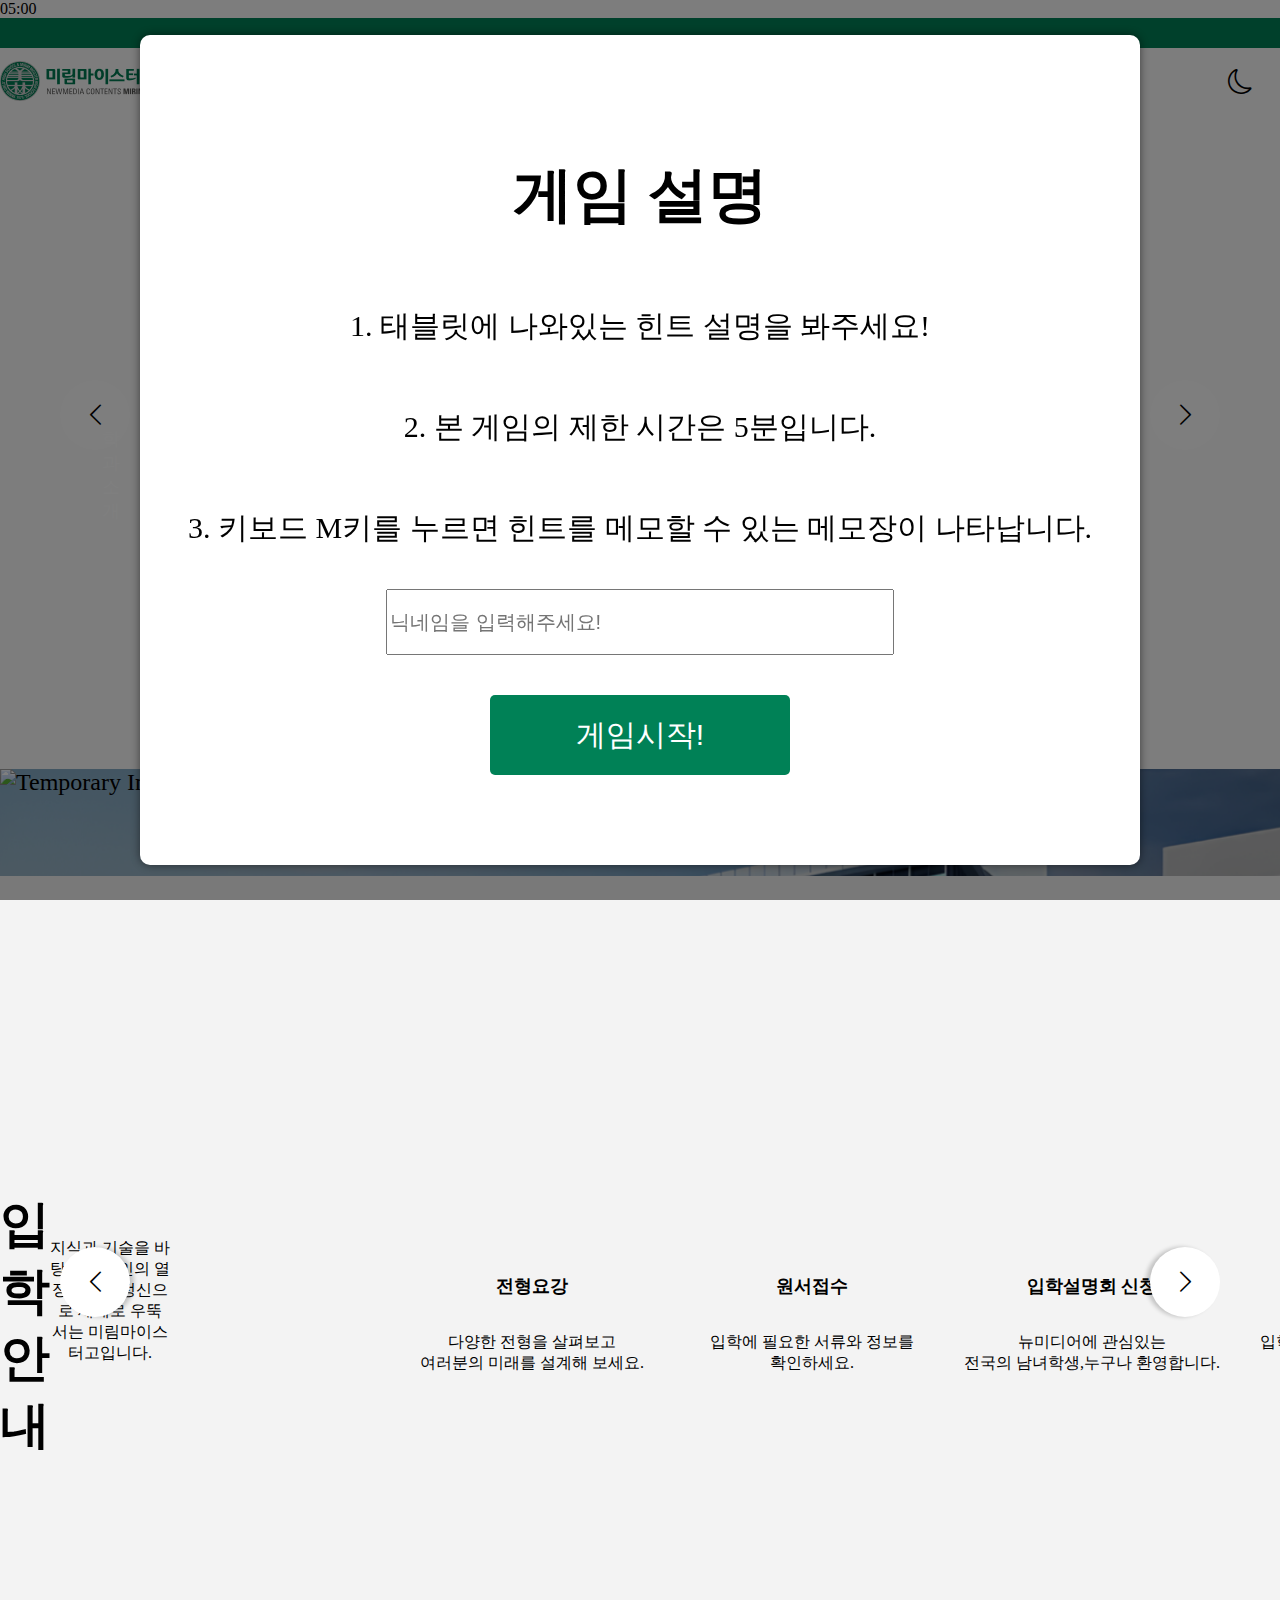
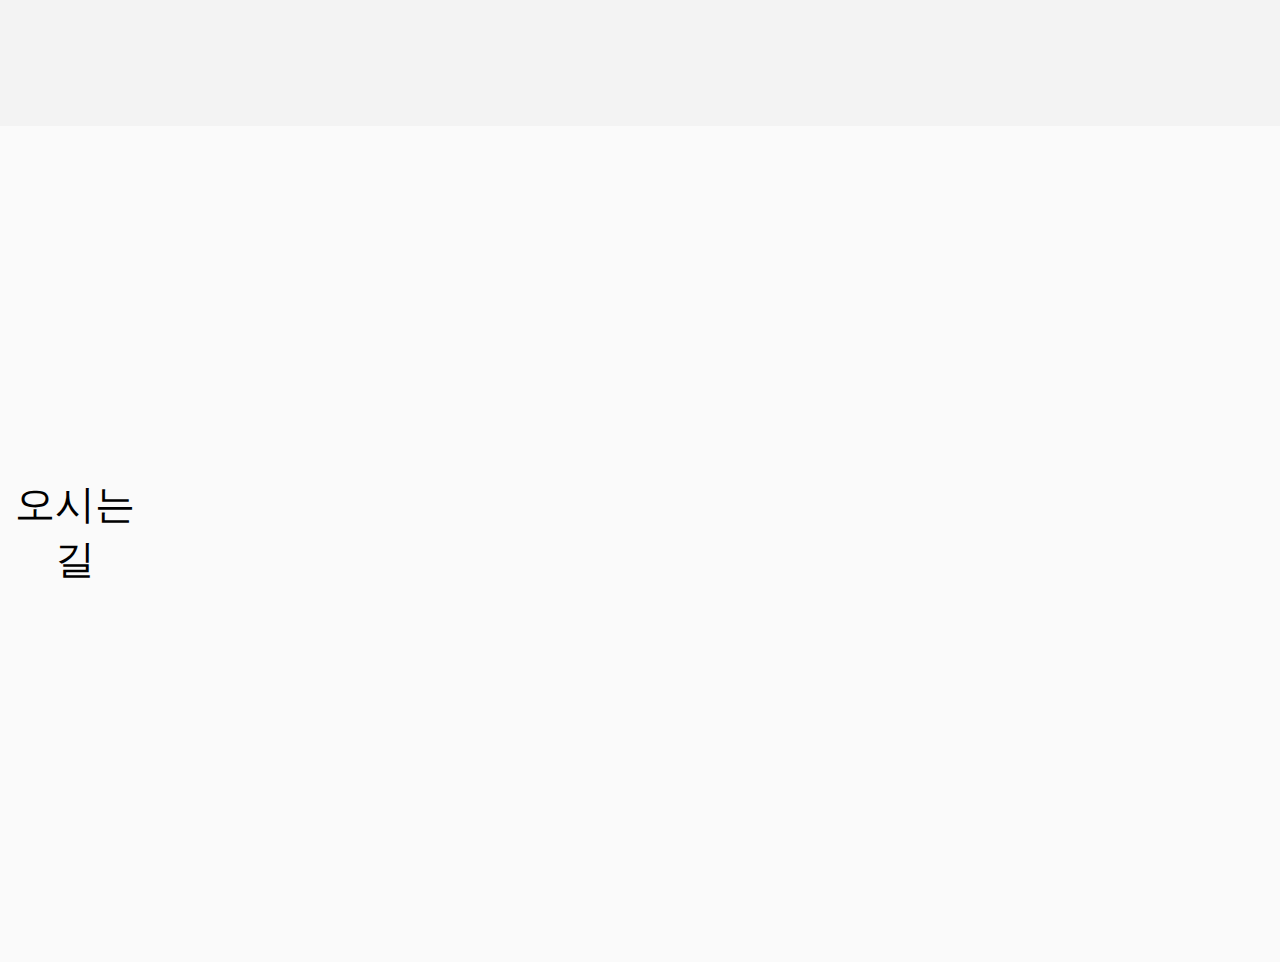
==== commit 3d70ae9b: "수정" ====
--- a/Mistory/index.html
+++ b/Mistory/index.html
@@ -50,14 +50,15 @@
             position: relative;
             z-index: 1010; 
             background-color: white;
-            width: 1320px;
-            height: 1000px;
+            width: 1000px;
+            height: 750px;
             border-radius: 10px;
             box-shadow: 0 0 10px rgba(0,0,0,0.5);
             display: flex;
             flex-direction: column;
             font-size: 30px;
             align-items: center;
+            padding-top: 80px;
         }
 
         .nickname{
@@ -68,7 +69,7 @@
 
         .close-button {
             position: absolute;
-            bottom: 20px;
+            bottom: 90px;
             background-color: #008156;
             color: white;
             border: none;
@@ -79,6 +80,14 @@
             font-size: 30px;
         }
 
+        .gb{
+            text-decoration: none;
+            outline: none;
+            margin: 0 0 0 16px;
+            font-size: 18px;
+            color: #000;
+        }
+
     </style>
 </head>
 <body>
@@ -93,13 +102,13 @@
 
             <h1>게임 설명</h1>
 
-            <p>1. 태블릿에 나와있는 게임 설명을 봐주세요!</p>
+            <p>1. 태블릿에 나와있는 힌트 설명을 봐주세요!</p>
 
             <p>2. 본 게임의 제한 시간은 5분입니다. </p>
 
             <p>3. 키보드 M키를 누르면 힌트를 메모할 수 있는 메모장이 나타납니다.</p>
 
-            <input type="text" class="nickname" placeholder="닉네임을 입력해주세요!" >
+            <input type="text" class="nickname" placeholder="닉네임을 입력해주세요!" style="margin-top: 10px;">
 
             <button class="close-button" onclick="closeOverlay()">게임시작!</button>
         </div>
@@ -116,7 +125,7 @@
     <header>
         <div class="header_top" style="height:30px; width: auto; background-color: #008156"></div>
         <div class="header_bottom" style="height:70px;">
-            <a href="index.html" >
+            <a href="index.html" style="margin: 0;">
                 <img src="/Mistory/img/logo.png" alt="" style="width:203px; height:auto">
             </a>
             <nav_menu>
@@ -125,7 +134,7 @@
                     <li><a href="department.html">학과소개</a></li>
                     <li><a href="schoolLife.html">학교생활</a></li>
                     <li><a href="schoolQ&A.html">미림 Q&A</a></li>
-                    <li><a href="#">방명록</a></li>
+                    <div onclick="goGuestBook()" class="gb"><li>방명록</li></div>
                 </ul>
             </nav_menu>
             <div class="icon_nav">
@@ -221,6 +230,15 @@
             $('html').removeClass('no-js');
         });
 
+        function goGuestBook() {
+    var userResponse = confirm("탈출을 포기하고 방명록을 작성하시겠습니까?");
+    if (userResponse) {
+        window.location.href = 'guestBook.html';
+    } else {
+        return false;
+    }
+} 
+
         $(document).ready(function(){
             var mapContainer = document.getElementById('map'), // 지도를 표시할 div 
             mapOption = { 
--- a/Mistory/css/dark-mode.css
+++ b/Mistory/css/dark-mode.css
@@ -66,6 +66,10 @@
         color: #000;
     }
 
+    body.dark-mode .gb li{
+        color: #A4A4A4;
+    }
+
     body.dark-mode footer *{
         /* background-color: #000; */
         color: #fff;
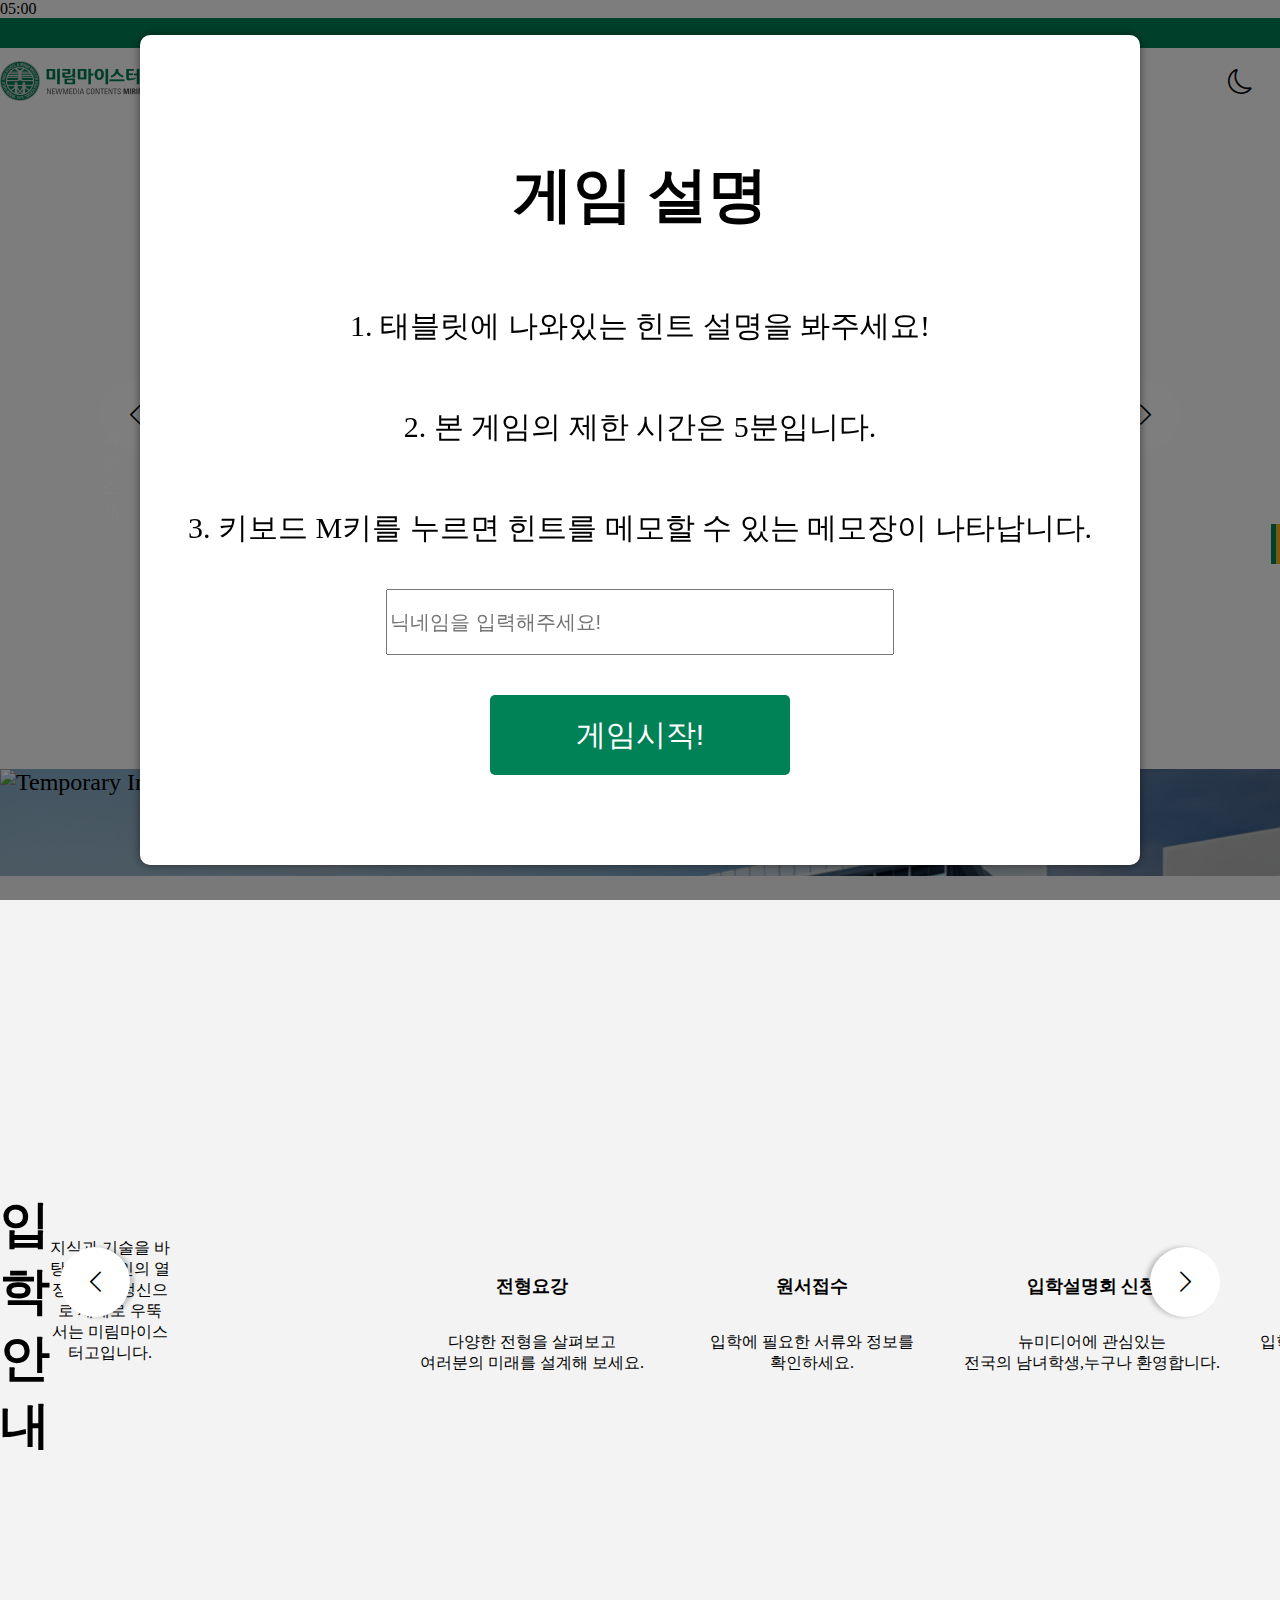
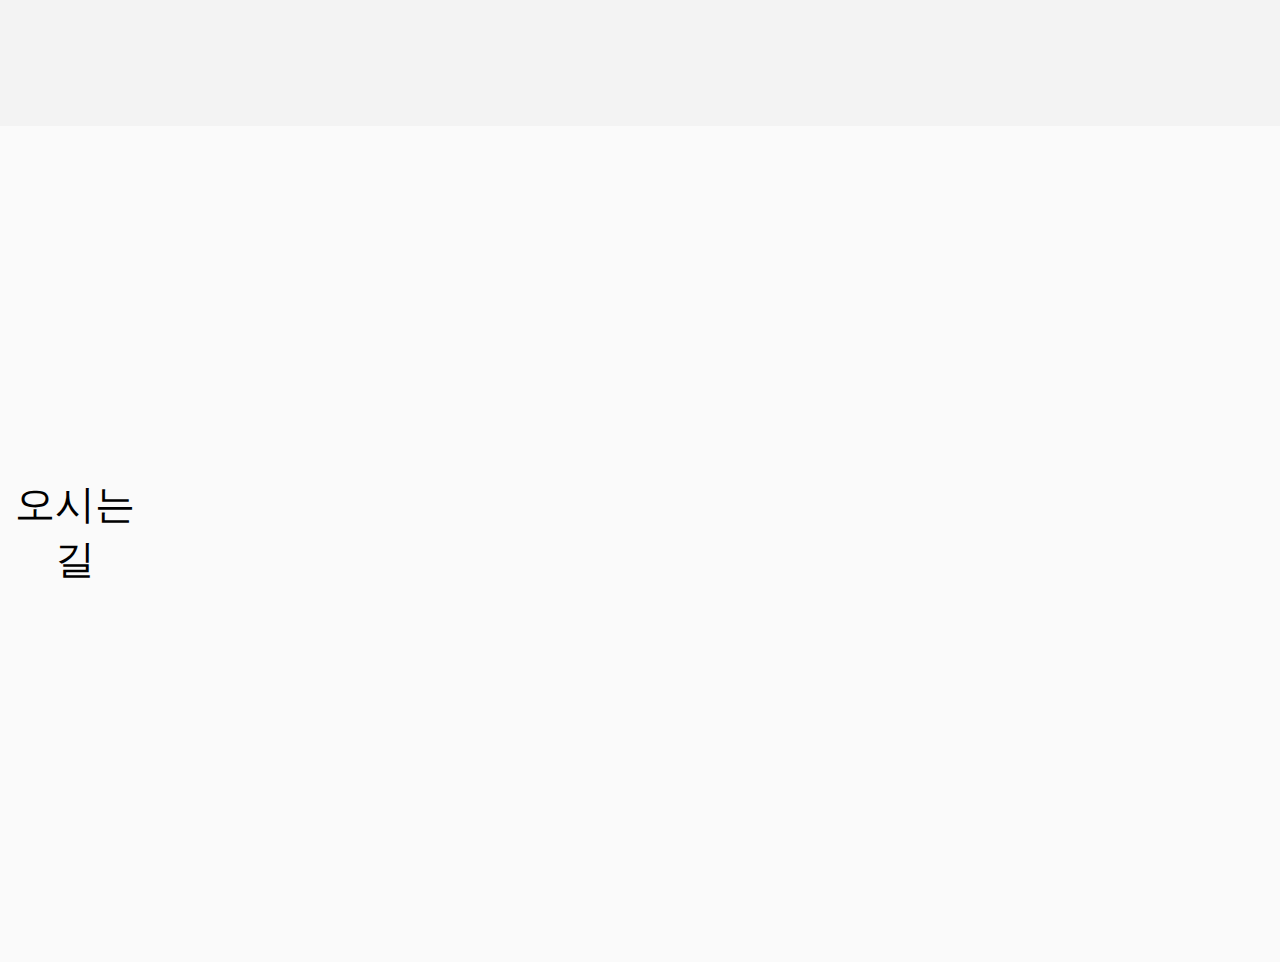
==== commit 68e2e4c4: "수정" ====
--- a/Mistory/index.html
+++ b/Mistory/index.html
@@ -446,7 +446,7 @@
     
     </script>
     
-    <hr style="color:#BBBBBB; margin: 250px auto 0; width: 1320px;">
+    <hr style="color:#BBBBBB; margin: 290px auto 0; width: 1320px;">
 
     <footer style="padding: 20px 0; background-color: none;">
         <div class="footer-content" style="max-width: 1320px; margin: 0 auto; display: flex; justify-content: space-between; align-items: center;">
--- a/Mistory/css/index.css
+++ b/Mistory/css/index.css
@@ -128,18 +128,18 @@
 .lesson_S_button, .lesson_W_button, .lesson_D_button {
   display: inline-block;
   margin-top: 201px;
-  margin-left: -128px;
+  margin-left: -121px;
   width: 92px; height: 40px;
   background-color: #028156;
   color: #fff;
   border: none;
 }
 .lesson_W_button{
-  margin-left: -100px;
+  margin-left: -92px;
   background-color: #EFB11D;
 }
 .lesson_D_button{
-  margin-left: -87px;
+  margin-left: -80px;
   background-color: #E7477E;
 }
 
@@ -159,11 +159,11 @@
 }
 
 .previous_button {
-    left: 60px;
+    left: 100px;
 }
 
 .next_button {
-    right: 60px;
+    right: 100px;
 }
 
 .slide_container2{
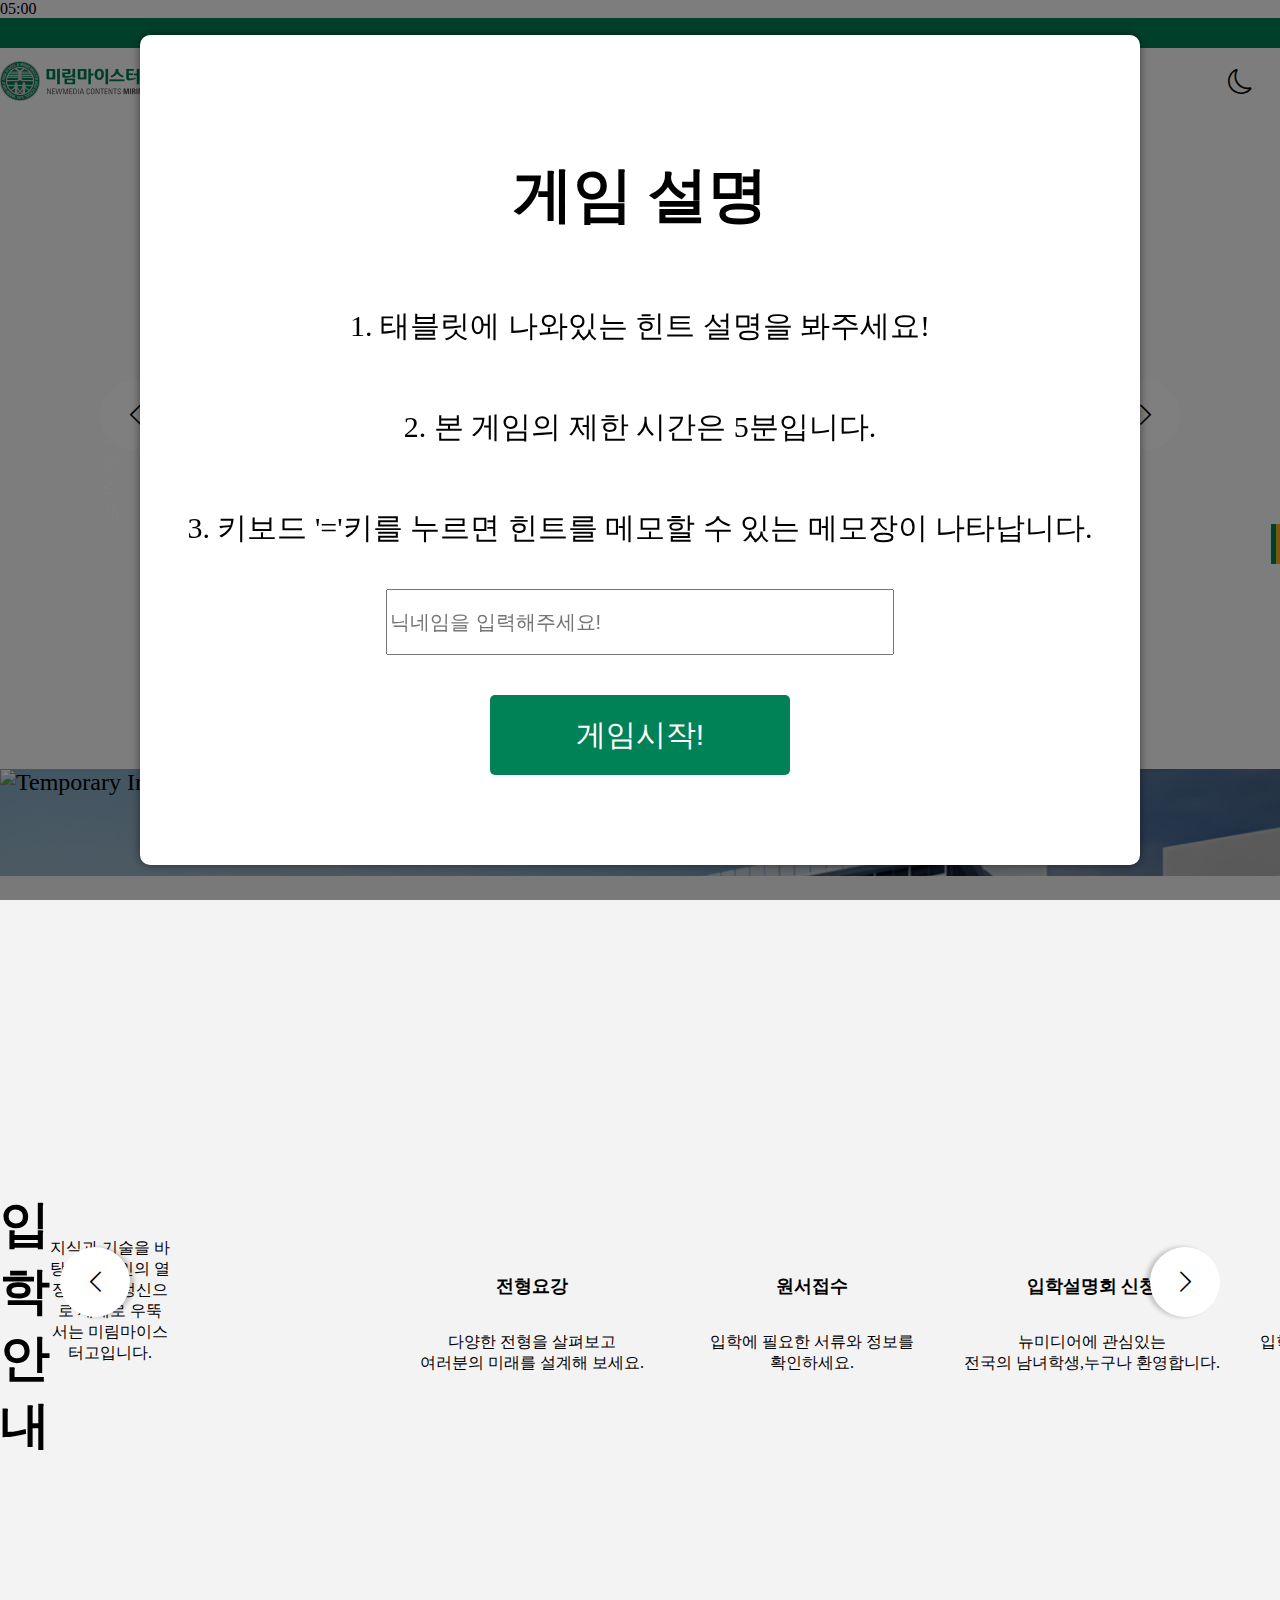
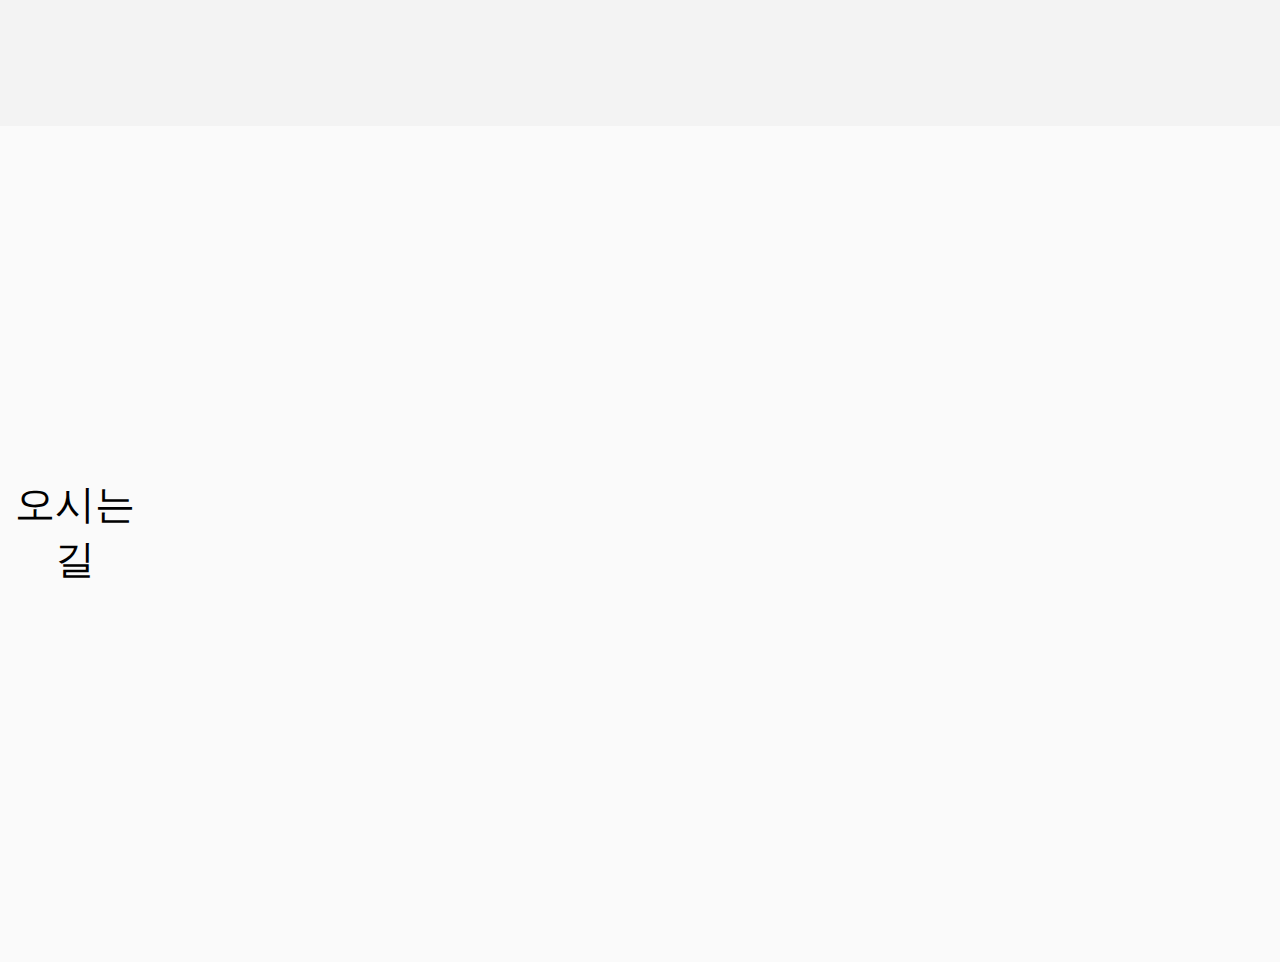
==== commit 6a780270: "수정" ====
--- a/Mistory/index.html
+++ b/Mistory/index.html
@@ -106,8 +106,8 @@
 
             <p>2. 본 게임의 제한 시간은 5분입니다. </p>
 
-            <p>3. 키보드 M키를 누르면 힌트를 메모할 수 있는 메모장이 나타납니다.</p>
-
+            <p>3. 키보드 '='키를 누르면 힌트를 메모할 수 있는 메모장이 나타납니다.</p>
+                        
             <input type="text" class="nickname" placeholder="닉네임을 입력해주세요!" style="margin-top: 10px;">
 
             <button class="close-button" onclick="closeOverlay()">게임시작!</button>
@@ -231,13 +231,13 @@
         });
 
         function goGuestBook() {
-    var userResponse = confirm("탈출을 포기하고 방명록을 작성하시겠습니까?");
-    if (userResponse) {
-        window.location.href = 'guestBook.html';
-    } else {
-        return false;
-    }
-} 
+            var userResponse = confirm("탈출을 포기하고 방명록을 작성하시겠습니까?");
+            if (userResponse) {
+                window.location.href = 'guestBook.html';
+            } else {
+                return false;
+            }
+        } 
 
         $(document).ready(function(){
             var mapContainer = document.getElementById('map'), // 지도를 표시할 div 
@@ -420,6 +420,7 @@
                 localStorage.removeItem('timerEndTime');
                 localStorage.removeItem('nickname');
                 localStorage.removeItem('overlayClosed'); // 오버레이 상태 초기화
+                location.href = 'guestBook.html';
             } else {
                 const minutes = Math.floor((distance % (1000 * 60 * 60)) / (1000 * 60));
                 const seconds = Math.floor((distance % (1000 * 60)) / 1000);
--- a/Mistory/css/index.css
+++ b/Mistory/css/index.css
@@ -155,7 +155,7 @@
     border-radius: 50%;
     cursor: pointer;
     z-index: 999; 
-    background-color: rgba(255, 255, 255, 0.5);
+    background-color: rgba(255, 255, 255);
 }
 
 .previous_button {
--- a/Mistory/css/dark-mode.css
+++ b/Mistory/css/dark-mode.css
@@ -80,3 +80,8 @@
     body.dark-mode  footer{
         background-color: #202124 !important;
     }   
+
+    body.dark-mode .bi-chevron-left,
+    body.dark-mode .bi-chevron-right{
+        color: #000;
+    }